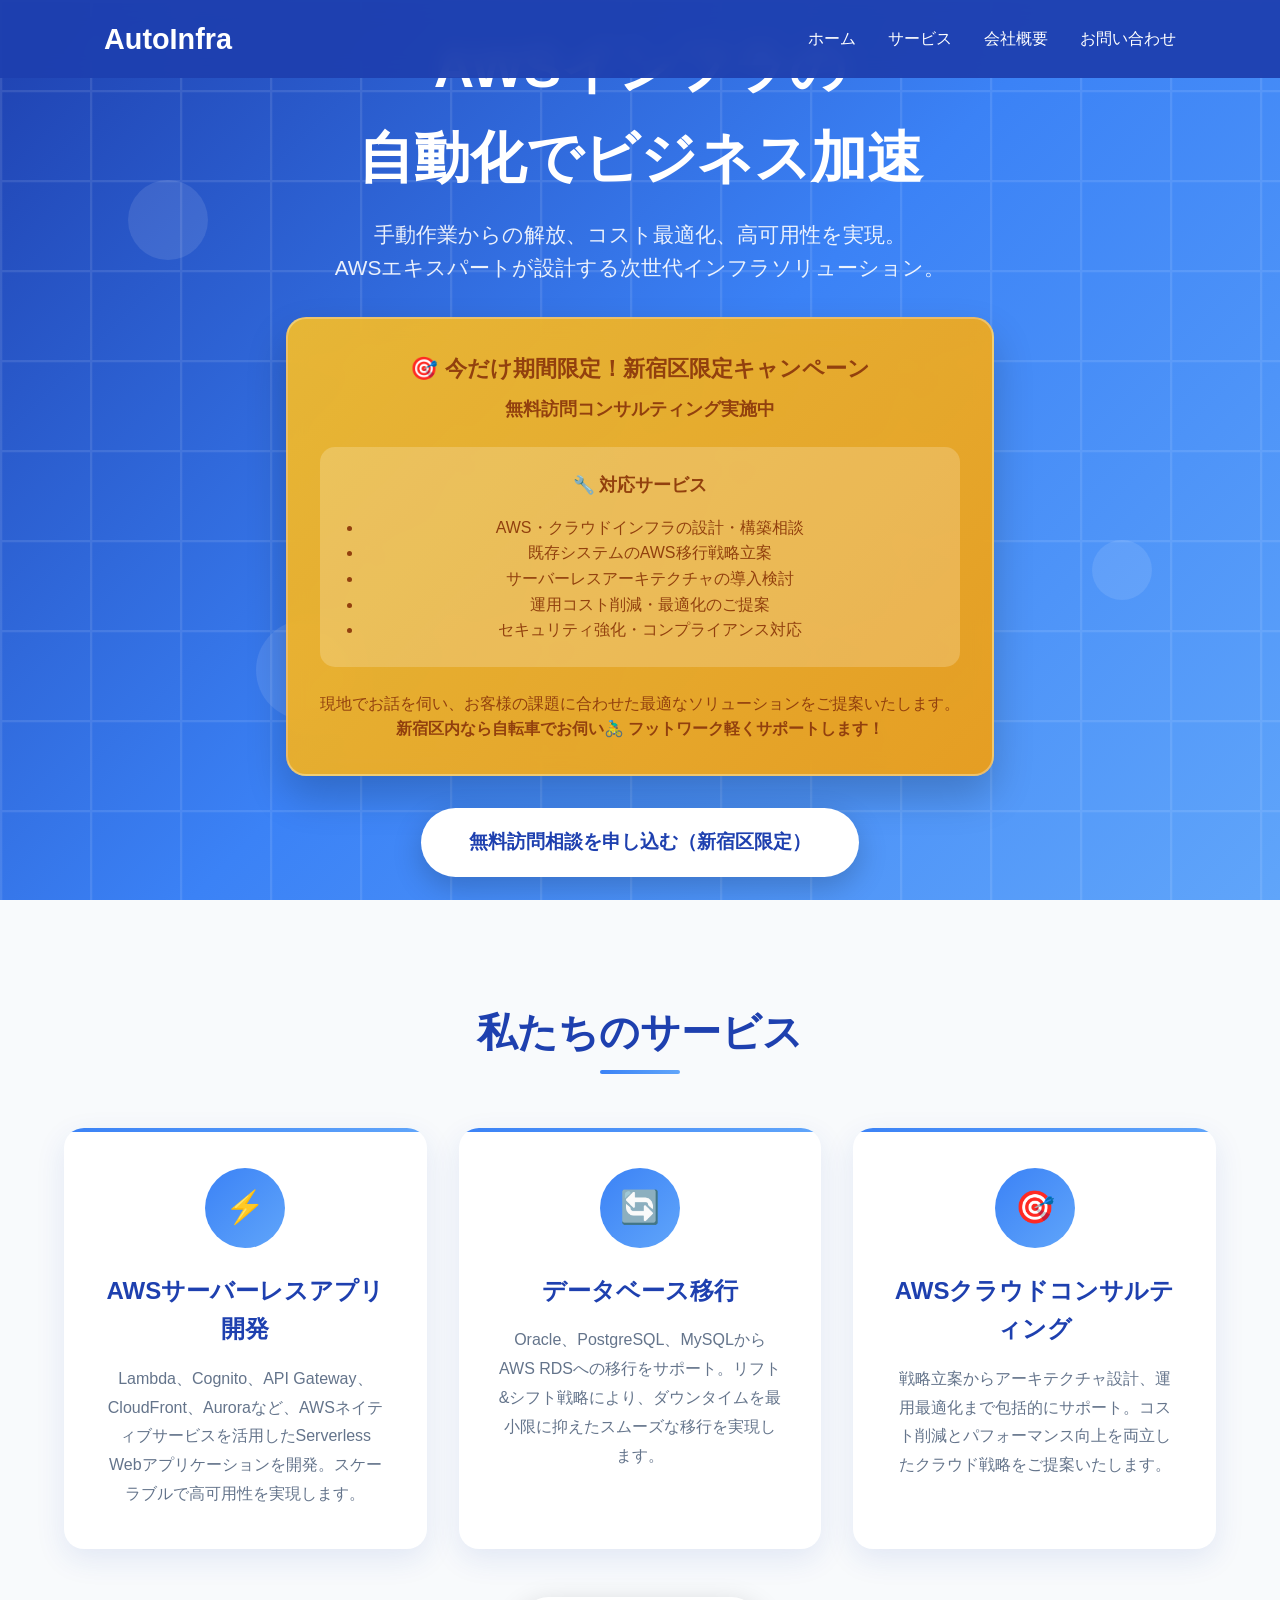
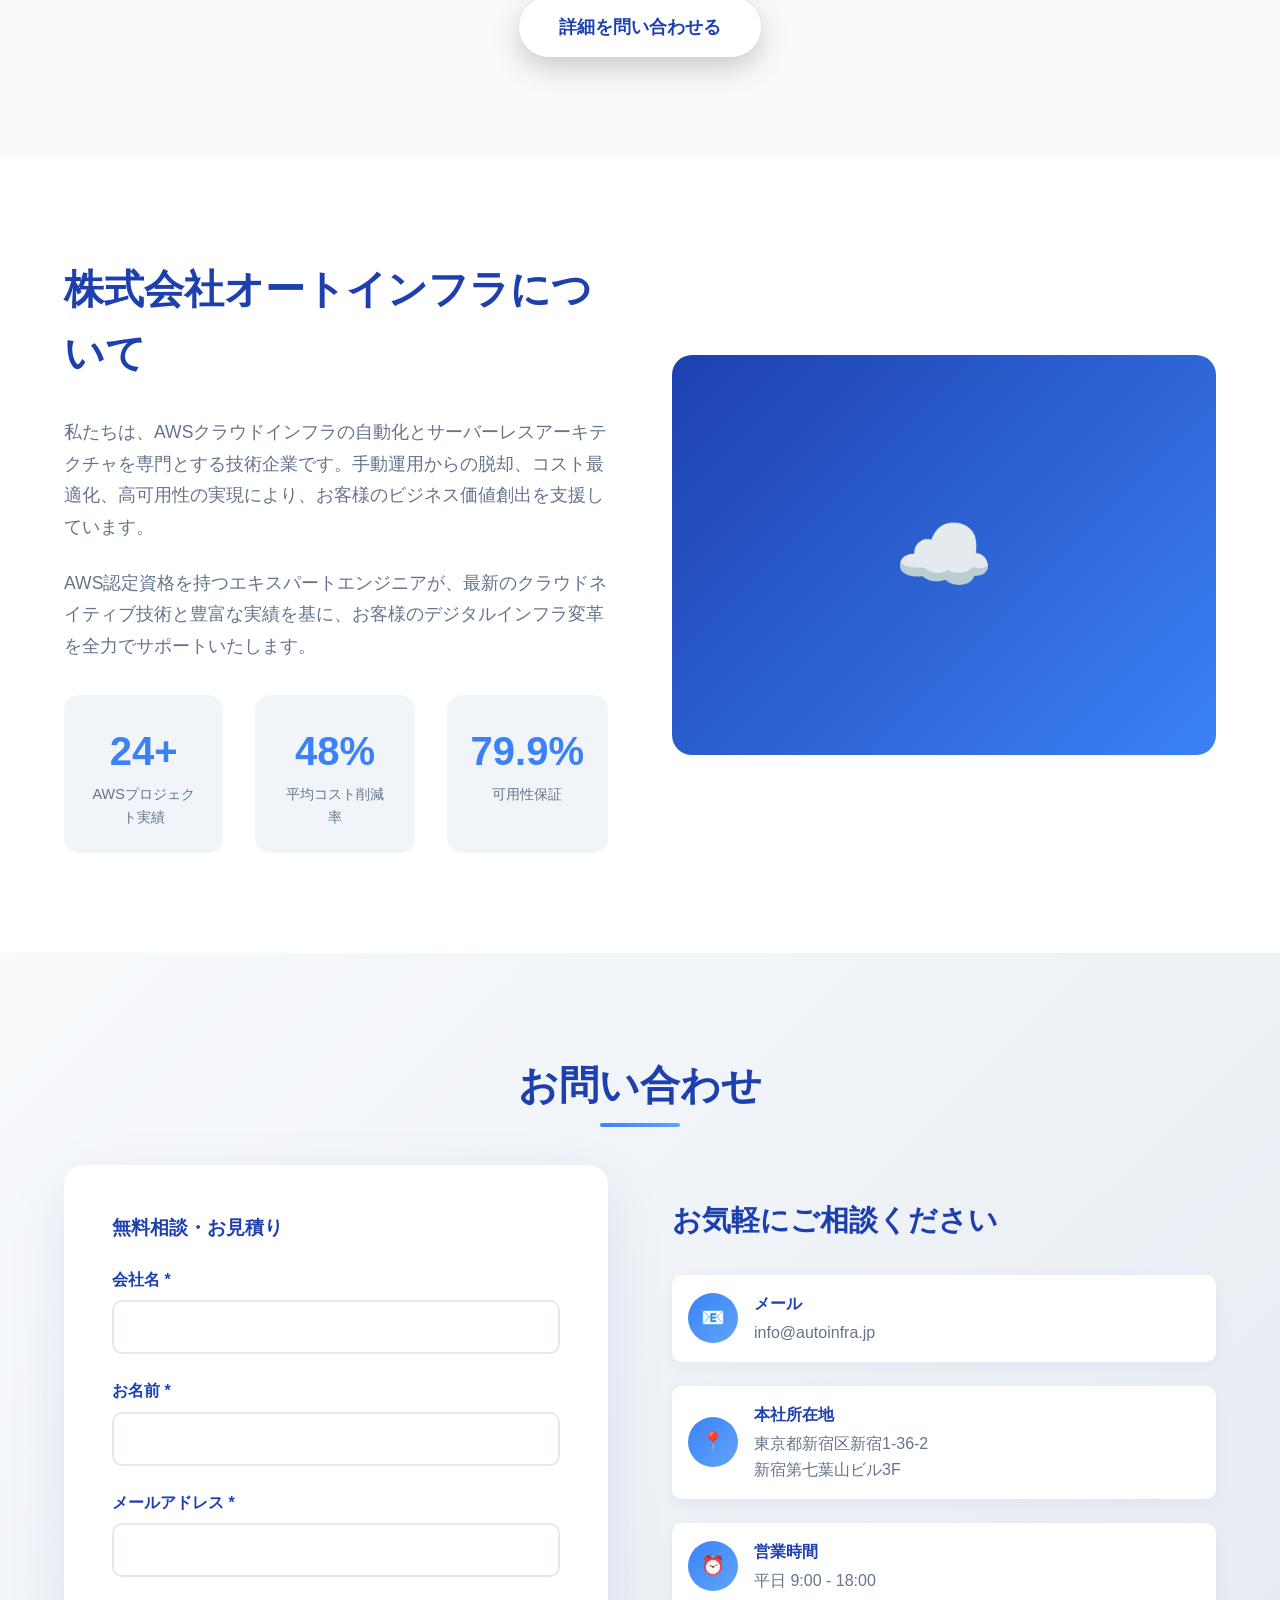
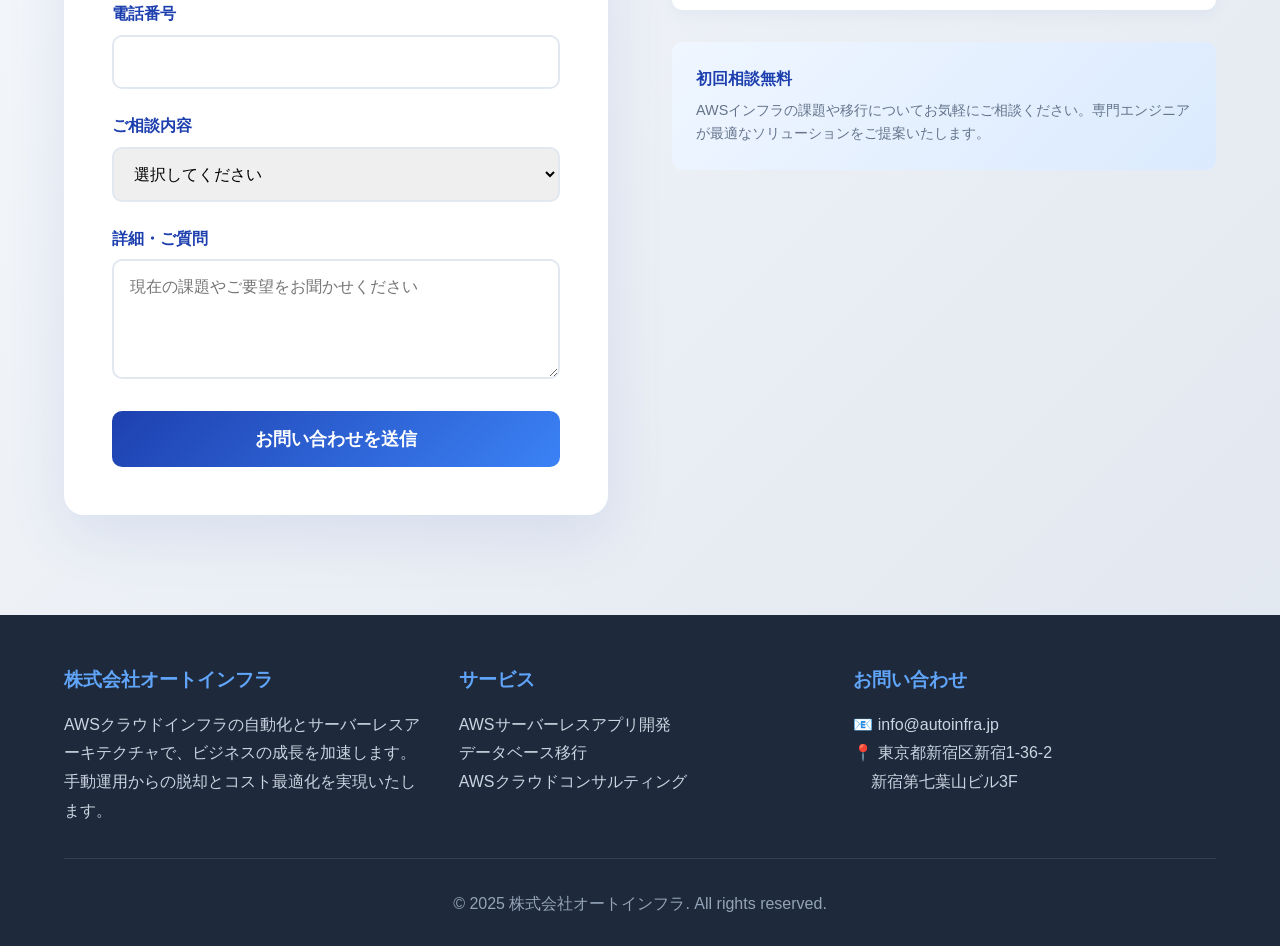
==== index.html @ 1b78a30b "first" ====
<!DOCTYPE html>
<html lang="ja">
<head>
    <meta charset="UTF-8">
    <meta name="viewport" content="width=device-width, initial-scale=1.0">
    <title>株式会社オートインフラ - AWSインフラの自動化でビジネスを加速</title>
    <style>
        * {
            margin: 0;
            padding: 0;
            box-sizing: border-box;
        }

        body {
            font-family: 'Hiragino Sans', 'Yu Gothic UI', sans-serif;
            line-height: 1.6;
            color: #333;
            overflow-x: hidden;
        }

        /* ヘッダー */
        header {
            position: fixed;
            top: 0;
            width: 100%;
            background: rgba(30, 64, 175, 0.95);
            backdrop-filter: blur(10px);
            z-index: 1000;
            transition: all 0.3s ease;
        }

        nav {
            display: flex;
            justify-content: space-between;
            align-items: center;
            padding: 1rem 5%;
            max-width: 1200px;
            margin: 0 auto;
        }

        .logo {
            font-size: 1.8rem;
            font-weight: bold;
            color: white;
            text-decoration: none;
        }

        .nav-links {
            display: flex;
            list-style: none;
            gap: 2rem;
        }

        .nav-links a {
            color: white;
            text-decoration: none;
            transition: color 0.3s ease;
            font-weight: 500;
        }

        .nav-links a:hover {
            color: #60a5fa;
        }

        /* ヒーローセクション */
        .hero {
            height: 100vh;
            background: linear-gradient(135deg, #1e40af 0%, #3b82f6 50%, #60a5fa 100%);
            display: flex;
            align-items: center;
            justify-content: center;
            text-align: center;
            position: relative;
            overflow: hidden;
        }

        .hero::before {
            content: '';
            position: absolute;
            top: 0;
            left: 0;
            right: 0;
            bottom: 0;
            background: url('data:image/svg+xml,<svg xmlns="http://www.w3.org/2000/svg" viewBox="0 0 100 100"><defs><pattern id="grid" width="10" height="10" patternUnits="userSpaceOnUse"><path d="M 10 0 L 0 0 0 10" fill="none" stroke="rgba(255,255,255,0.1)" stroke-width="0.5"/></pattern></defs><rect width="100" height="100" fill="url(%23grid)"/></svg>');
            animation: float 20s ease-in-out infinite;
        }

        .hero-content {
            z-index: 1;
            max-width: 800px;
            padding: 0 2rem;
        }

        .hero h1 {
            font-size: 3.5rem;
            color: white;
            margin-bottom: 1rem;
            animation: slideUp 1s ease-out;
        }

        .hero p {
            font-size: 1.3rem;
            color: rgba(255, 255, 255, 0.9);
            margin-bottom: 2rem;
            animation: slideUp 1s ease-out 0.2s both;
        }

        .cta-button {
            display: inline-block;
            padding: 1rem 2.5rem;
            background: white;
            color: #1e40af;
            text-decoration: none;
            border-radius: 50px;
            font-weight: bold;
            font-size: 1.1rem;
            transition: all 0.3s ease;
            animation: slideUp 1s ease-out 0.4s both;
            box-shadow: 0 10px 30px rgba(0, 0, 0, 0.2);
        }

        .cta-button:hover {
            transform: translateY(-3px);
            box-shadow: 0 15px 40px rgba(0, 0, 0, 0.3);
        }

        /* 浮遊アニメーション */
        .floating-elements {
            position: absolute;
            width: 100%;
            height: 100%;
            overflow: hidden;
            z-index: 0;
        }

        .floating-elements div {
            position: absolute;
            background: rgba(255, 255, 255, 0.1);
            border-radius: 50%;
            animation: float 6s ease-in-out infinite;
        }

        .floating-elements div:nth-child(1) {
            width: 80px;
            height: 80px;
            top: 20%;
            left: 10%;
            animation-delay: 0s;
        }

        .floating-elements div:nth-child(2) {
            width: 60px;
            height: 60px;
            top: 60%;
            right: 10%;
            animation-delay: 2s;
        }

        .floating-elements div:nth-child(3) {
            width: 100px;
            height: 100px;
            bottom: 20%;
            left: 20%;
            animation-delay: 4s;
        }

        /* サービスセクション */
        .services {
            padding: 100px 5%;
            background: #f8fafc;
        }

        .container {
            max-width: 1200px;
            margin: 0 auto;
        }

        .section-title {
            text-align: center;
            font-size: 2.5rem;
            color: #1e40af;
            margin-bottom: 3rem;
            position: relative;
        }

        .section-title::after {
            content: '';
            position: absolute;
            bottom: -10px;
            left: 50%;
            transform: translateX(-50%);
            width: 80px;
            height: 4px;
            background: linear-gradient(90deg, #3b82f6, #60a5fa);
            border-radius: 2px;
        }

        .services-grid {
            display: grid;
            grid-template-columns: repeat(auto-fit, minmax(300px, 1fr));
            gap: 2rem;
            margin-top: 4rem;
        }

        .service-card {
            background: white;
            padding: 2.5rem;
            border-radius: 20px;
            text-align: center;
            box-shadow: 0 10px 30px rgba(30, 64, 175, 0.1);
            transition: all 0.3s ease;
            position: relative;
            overflow: hidden;
        }

        .service-card::before {
            content: '';
            position: absolute;
            top: 0;
            left: 0;
            right: 0;
            height: 4px;
            background: linear-gradient(90deg, #3b82f6, #60a5fa);
        }

        .service-card:hover {
            transform: translateY(-10px);
            box-shadow: 0 20px 50px rgba(30, 64, 175, 0.2);
        }

        .service-icon {
            width: 80px;
            height: 80px;
            background: linear-gradient(135deg, #3b82f6, #60a5fa);
            border-radius: 50%;
            display: flex;
            align-items: center;
            justify-content: center;
            margin: 0 auto 1.5rem;
            font-size: 2rem;
            color: white;
        }

        .service-card h3 {
            font-size: 1.5rem;
            color: #1e40af;
            margin-bottom: 1rem;
        }

        .service-card p {
            color: #64748b;
            line-height: 1.8;
        }

        /* 会社情報セクション */
        .about {
            padding: 100px 5%;
            background: white;
        }

        .about-content {
            display: grid;
            grid-template-columns: 1fr 1fr;
            gap: 4rem;
            align-items: center;
        }

        .about-text h2 {
            font-size: 2.5rem;
            color: #1e40af;
            margin-bottom: 2rem;
        }

        .about-text p {
            color: #64748b;
            font-size: 1.1rem;
            line-height: 1.8;
            margin-bottom: 1.5rem;
        }

        .stats {
            display: grid;
            grid-template-columns: repeat(3, 1fr);
            gap: 2rem;
            margin-top: 2rem;
        }

        .stat-item {
            text-align: center;
            padding: 1.5rem;
            background: #f1f5f9;
            border-radius: 15px;
        }

        .stat-number {
            font-size: 2.5rem;
            font-weight: bold;
            color: #3b82f6;
        }

        .stat-label {
            color: #64748b;
            font-size: 0.9rem;
        }

        .about-visual {
            background: linear-gradient(135deg, #1e40af, #3b82f6);
            border-radius: 20px;
            height: 400px;
            display: flex;
            align-items: center;
            justify-content: center;
            position: relative;
            overflow: hidden;
        }

        .about-visual::before {
            content: '☁️';
            font-size: 5rem;
            animation: pulse 2s ease-in-out infinite;
        }

        /* フッター */
        footer {
            background: #1e293b;
            color: white;
            padding: 50px 5% 30px;
        }

        .footer-content {
            max-width: 1200px;
            margin: 0 auto;
            display: grid;
            grid-template-columns: repeat(auto-fit, minmax(250px, 1fr));
            gap: 2rem;
        }

        .footer-section h3 {
            color: #60a5fa;
            margin-bottom: 1rem;
        }

        .footer-section p, .footer-section a {
            color: #cbd5e1;
            text-decoration: none;
            line-height: 1.8;
        }

        .footer-section a:hover {
            color: #60a5fa;
        }

        .footer-bottom {
            text-align: center;
            margin-top: 2rem;
            padding-top: 2rem;
            border-top: 1px solid #334155;
            color: #94a3b8;
        }

        /* アニメーション */
        @keyframes slideUp {
            from {
                opacity: 0;
                transform: translateY(30px);
            }
            to {
                opacity: 1;
                transform: translateY(0);
            }
        }

        @keyframes float {
            0%, 100% {
                transform: translateY(0px);
            }
            50% {
                transform: translateY(-20px);
            }
        }

        @keyframes pulse {
            0%, 100% {
                transform: scale(1);
            }
            50% {
                transform: scale(1.1);
            }
        }

        /* レスポンシブデザイン */
        @media (max-width: 768px) {
            .nav-links {
                display: none;
            }

            .hero h1 {
                font-size: 2.5rem;
            }

            .hero p {
                font-size: 1.1rem;
            }

            .about-content {
                grid-template-columns: 1fr;
                gap: 2rem;
            }

            .stats {
                grid-template-columns: 1fr;
            }

            .services-grid {
                grid-template-columns: 1fr;
            }

            .section-title {
                font-size: 2rem;
            }
        }

        /* スクロールスムージング */
        html {
            scroll-behavior: smooth;
        }

        /* お問い合わせフォーム */
        .contact {
            padding: 100px 5%;
            background: linear-gradient(135deg, #f8fafc 0%, #e2e8f0 100%);
        }

        .contact-content {
            display: grid;
            grid-template-columns: 1fr 1fr;
            gap: 4rem;
            align-items: start;
        }

        .contact-form {
            background: white;
            padding: 3rem;
            border-radius: 20px;
            box-shadow: 0 20px 60px rgba(30, 64, 175, 0.1);
        }

        .form-group {
            margin-bottom: 1.5rem;
        }

        .form-group label {
            display: block;
            margin-bottom: 0.5rem;
            color: #1e40af;
            font-weight: 600;
        }

        .form-group input,
        .form-group textarea,
        .form-group select {
            width: 100%;
            padding: 1rem;
            border: 2px solid #e2e8f0;
            border-radius: 10px;
            font-size: 1rem;
            transition: border-color 0.3s ease;
        }

        .form-group input:focus,
        .form-group textarea:focus,
        .form-group select:focus {
            outline: none;
            border-color: #3b82f6;
        }

        .form-group textarea {
            height: 120px;
            resize: vertical;
        }

        .submit-btn {
            width: 100%;
            background: linear-gradient(135deg, #1e40af, #3b82f6);
            color: white;
            padding: 1rem 2rem;
            border: none;
            border-radius: 10px;
            font-size: 1.1rem;
            font-weight: bold;
            cursor: pointer;
            transition: all 0.3s ease;
        }

        .submit-btn:hover {
            transform: translateY(-2px);
            box-shadow: 0 10px 30px rgba(30, 64, 175, 0.3);
        }

        .contact-info {
            padding: 2rem 0;
        }

        .contact-info h3 {
            font-size: 1.8rem;
            color: #1e40af;
            margin-bottom: 2rem;
        }

        .contact-item {
            display: flex;
            align-items: center;
            margin-bottom: 1.5rem;
            padding: 1rem;
            background: white;
            border-radius: 10px;
            box-shadow: 0 5px 15px rgba(30, 64, 175, 0.05);
        }

        .contact-icon {
            width: 50px;
            height: 50px;
            background: linear-gradient(135deg, #3b82f6, #60a5fa);
            border-radius: 50%;
            display: flex;
            align-items: center;
            justify-content: center;
            margin-right: 1rem;
            font-size: 1.2rem;
            color: white;
        }

        .contact-details h4 {
            color: #1e40af;
            margin-bottom: 0.25rem;
        }

        #form-status.success {
            background: linear-gradient(135deg, #dcfce7, #bbf7d0);
            border: 2px solid #22c55e;
            color: #166534;
        }

        #form-status.error {
            background: linear-gradient(135deg, #fef2f2, #fecaca);
            border: 2px solid #ef4444;
            color: #991b1b;
        }

        .contact-details p {
            color: #64748b;
            margin: 0;
        }

        #form-status.success {
            background: linear-gradient(135deg, #dcfce7, #bbf7d0);
            border: 2px solid #22c55e;
            color: #166534;
        }

        #form-status.error {
            background: linear-gradient(135deg, #fef2f2, #fecaca);
            border: 2px solid #ef4444;
            color: #991b1b;
        }

        .submit-btn:disabled {
            background: #94a3b8;
            cursor: not-allowed;
            transform: none;
        }
        /* カスタムスクロールバー */
        ::-webkit-scrollbar {
            width: 8px;
        }

        ::-webkit-scrollbar-track {
            background: #f1f5f9;
        }

        ::-webkit-scrollbar-thumb {
            background: linear-gradient(180deg, #3b82f6, #60a5fa);
            border-radius: 4px;
        }

        ::-webkit-scrollbar-thumb:hover {
            background: linear-gradient(180deg, #2563eb, #3b82f6);
        }

        /* レスポンシブデザイン追加 */
        @media (max-width: 768px) {
            .contact-content {
                grid-template-columns: 1fr;
                gap: 2rem;
            }
            
            .contact-form {
                padding: 2rem;
            }
        }
    </style>
</head>
<body>
    <!-- ヘッダー -->
    <header>
        <nav>
            <a href="#" class="logo">AutoInfra</a>
            <ul class="nav-links">
                <li><a href="#home">ホーム</a></li>
                <li><a href="#services">サービス</a></li>
                <li><a href="#about">会社概要</a></li>
                <li><a href="#contact">お問い合わせ</a></li>
            </ul>
        </nav>
    </header>

    <!-- ヒーローセクション -->
    <section class="hero" id="home">
        <div class="floating-elements">
            <div></div>
            <div></div>
            <div></div>
        </div>
        <div class="hero-content">
            <h1>AWSインフラの<br>自動化でビジネス加速</h1>
            <p>手動作業からの解放、コスト最適化、高可用性を実現。<br>AWSエキスパートが設計する次世代インフラソリューション。</p>
            
            <!-- 期間限定キャンペーンボックス -->
            <div style="background: linear-gradient(135deg, rgba(251, 191, 36, 0.9), rgba(245, 158, 11, 0.9)); padding: 2rem; border-radius: 20px; margin: 2rem 0; backdrop-filter: blur(10px); border: 2px solid rgba(255, 255, 255, 0.3); box-shadow: 0 20px 40px rgba(0, 0, 0, 0.2);">
                <div style="text-align: center; margin-bottom: 1.5rem;">
                    <h3 style="color: #92400e; font-size: 1.4rem; font-weight: bold; margin: 0 0 0.5rem 0;">🎯 今だけ期間限定！新宿区限定キャンペーン</h3>
                    <p style="color: #92400e; font-weight: bold; font-size: 1.1rem; margin: 0;">無料訪問コンサルティング実施中</p>
                </div>
                
                <div style="background: rgba(255, 255, 255, 0.2); padding: 1.5rem; border-radius: 15px; margin-bottom: 1.5rem;">
                    <h4 style="color: #92400e; font-size: 1.1rem; font-weight: bold; margin: 0 0 1rem 0;">🔧 対応サービス</h4>
                    <ul style="color: #92400e; margin: 0; padding-left: 1.2rem; line-height: 1.6;">
                        <li>AWS・クラウドインフラの設計・構築相談</li>
                        <li>既存システムのAWS移行戦略立案</li>
                        <li>サーバーレスアーキテクチャの導入検討</li>
                        <li>運用コスト削減・最適化のご提案</li>
                        <li>セキュリティ強化・コンプライアンス対応</li>
                    </ul>
                </div>
                
                <p style="color: #92400e; text-align: center; font-size: 1rem; margin: 0; line-height: 1.6;">
                    現地でお話を伺い、お客様の課題に合わせた最適なソリューションをご提案いたします。<br>
                    <span style="font-weight: bold;">新宿区内なら自転車でお伺い🚴‍♂️ フットワーク軽くサポートします！</span>
                </p>
            </div>
            
            <a href="#contact" class="cta-button" style="font-size: 1.2rem; padding: 1.2rem 3rem;">無料訪問相談を申し込む（新宿区限定）</a>
        </div>
    </section>

    <!-- サービスセクション -->
    <section class="services" id="services">
        <div class="container">
            <h2 class="section-title">私たちのサービス</h2>
            <div class="services-grid">
                <div class="service-card">
                    <div class="service-icon">⚡</div>
                    <h3>AWSサーバーレスアプリ開発</h3>
                    <p>Lambda、Cognito、API Gateway、CloudFront、Auroraなど、AWSネイティブサービスを活用したServerless Webアプリケーションを開発。スケーラブルで高可用性を実現します。</p>
                </div>
                <div class="service-card">
                    <div class="service-icon">🔄</div>
                    <h3>データベース移行</h3>
                    <p>Oracle、PostgreSQL、MySQLからAWS RDSへの移行をサポート。リフト&シフト戦略により、ダウンタイムを最小限に抑えたスムーズな移行を実現します。</p>
                </div>
                <div class="service-card">
                    <div class="service-icon">🎯</div>
                    <h3>AWSクラウドコンサルティング</h3>
                    <p>戦略立案からアーキテクチャ設計、運用最適化まで包括的にサポート。コスト削減とパフォーマンス向上を両立したクラウド戦略をご提案いたします。</p>
                </div>
            </div>
            <div style="text-align: center; margin-top: 3rem;">
                <a href="#contact" class="cta-button">詳細を問い合わせる</a>
            </div>
        </div>
    </section>

    <!-- 会社概要セクション -->
    <section class="about" id="about">
        <div class="container">
            <div class="about-content">
                <div class="about-text">
                    <h2>株式会社オートインフラについて</h2>
                    <p>私たちは、AWSクラウドインフラの自動化とサーバーレスアーキテクチャを専門とする技術企業です。手動運用からの脱却、コスト最適化、高可用性の実現により、お客様のビジネス価値創出を支援しています。</p>
                    <p>AWS認定資格を持つエキスパートエンジニアが、最新のクラウドネイティブ技術と豊富な実績を基に、お客様のデジタルインフラ変革を全力でサポートいたします。</p>
                    <div class="stats">
                        <div class="stat-item">
                            <div class="stat-number">30+</div>
                            <div class="stat-label">AWSプロジェクト実績</div>
                        </div>
                        <div class="stat-item">
                            <div class="stat-number">60%</div>
                            <div class="stat-label">平均コスト削減率</div>
                        </div>
                        <div class="stat-item">
                            <div class="stat-number">99.9%</div>
                            <div class="stat-label">可用性保証</div>
                        </div>
                    </div>
                </div>
                <div class="about-visual"></div>
            </div>
        </div>
    </section>

    <!-- お問い合わせセクション -->
    <section class="contact" id="contact">
        <div class="container">
            <h2 class="section-title">お問い合わせ</h2>
            <div class="contact-content">
                <div class="contact-form">
                    <h3 style="color: #1e40af; margin-bottom: 1.5rem;">無料相談・お見積り</h3>
                    <form action="https://formspree.io/f/mnnvqrlz" method="POST" id="contact-form">
                        <div class="form-group">
                            <label for="company">会社名 *</label>
                            <input type="text" id="company" name="company" required>
                        </div>
                        <div class="form-group">
                            <label for="name">お名前 *</label>
                            <input type="text" id="name" name="name" required>
                        </div>
                        <div class="form-group">
                            <label for="email">メールアドレス *</label>
                            <input type="email" id="email" name="email" required>
                        </div>
                        <div class="form-group">
                            <label for="phone">電話番号</label>
                            <input type="tel" id="phone" name="phone">
                        </div>
                        <div class="form-group">
                            <label for="service">ご相談内容</label>
                            <select id="service" name="service">
                                <option value="">選択してください</option>
                                <option value="AWSサーバーレスアプリ開発">AWSサーバーレスアプリ開発</option>
                                <option value="データベース移行">データベース移行</option>
                                <option value="AWSクラウドコンサルティング">AWSクラウドコンサルティング</option>
                                <option value="その他">その他</option>
                            </select>
                        </div>
                        <div class="form-group">
                            <label for="message">詳細・ご質問</label>
                            <textarea id="message" name="message" placeholder="現在の課題やご要望をお聞かせください"></textarea>
                        </div>
                        <!-- Formspree用の隠しフィールド -->
                        <input type="hidden" name="_subject" value="株式会社オートインフラ お問い合わせ">
                        <input type="hidden" name="_replyto" value="">
                        <input type="hidden" name="_next" value="thank-you.html">
                        <button type="submit" class="submit-btn" id="submit-btn">お問い合わせを送信</button>
                    </form>
                    <div id="form-status" style="margin-top: 1rem; padding: 1rem; border-radius: 10px; display: none;">
                        <p id="status-message"></p>
                    </div>
                </div>
                <div class="contact-info">
                    <h3>お気軽にご相談ください</h3>
                    <div class="contact-item">
                        <div class="contact-icon">📧</div>
                        <div class="contact-details">
                            <h4>メール</h4>
                            <p>info@autoinfra.jp</p>
                        </div>
                    </div>
                    <div class="contact-item">
                        <div class="contact-icon">📍</div>
                        <div class="contact-details">
                            <h4>本社所在地</h4>
                            <p>東京都新宿区新宿1-36-2<br>新宿第七葉山ビル3F</p>
                        </div>
                    </div>
                    <div class="contact-item">
                        <div class="contact-icon">⏰</div>
                        <div class="contact-details">
                            <h4>営業時間</h4>
                            <p>平日 9:00 - 18:00</p>
                        </div>
                    </div>
                    <div style="margin-top: 2rem; padding: 1.5rem; background: linear-gradient(135deg, #eff6ff, #dbeafe); border-radius: 10px;">
                        <p style="color: #1e40af; font-weight: 600; margin-bottom: 0.5rem;">初回相談無料</p>
                        <p style="color: #64748b; font-size: 0.9rem; margin: 0;">AWSインフラの課題や移行についてお気軽にご相談ください。専門エンジニアが最適なソリューションをご提案いたします。</p>
                    </div>
                </div>
            </div>
        </div>
    </section>

    <!-- フッター -->
    <footer>
        <div class="footer-content">
            <div class="footer-section">
                <h3>株式会社オートインフラ</h3>
                <p>AWSクラウドインフラの自動化とサーバーレスアーキテクチャで、ビジネスの成長を加速します。</p>
                <p>手動運用からの脱却とコスト最適化を実現いたします。</p>
            </div>
            <div class="footer-section">
                <h3>サービス</h3>
                <p><a href="#services">AWSサーバーレスアプリ開発</a></p>
                <p><a href="#services">データベース移行</a></p>
                <p><a href="#services">AWSクラウドコンサルティング</a></p>
            </div>
            <div class="footer-section">
                <h3>お問い合わせ</h3>
                <p>📧 info@autoinfra.jp</p>
                <p>📍 東京都新宿区新宿1-36-2<br>&nbsp;&nbsp;&nbsp;&nbsp;新宿第七葉山ビル3F</p>
            </div>
        </div>
        <div class="footer-bottom">
            <p>&copy; 2025 株式会社オートインフラ. All rights reserved.</p>
        </div>
    </footer>

    <script>
        // スムーススクロール
        document.querySelectorAll('a[href^="#"]').forEach(anchor => {
            anchor.addEventListener('click', function (e) {
                e.preventDefault();
                const targetId = this.getAttribute('href').substring(1);
                const target = document.getElementById(targetId);
                if (target) {
                    target.scrollIntoView({
                        behavior: 'smooth',
                        block: 'start'
                    });
                }
            });
        });

        // ヘッダーの背景透明度変更
        window.addEventListener('scroll', () => {
            const header = document.querySelector('header');
            const scrolled = window.pageYOffset;
            const rate = scrolled * 0.01;
            
            if (scrolled > 100) {
                header.style.background = `rgba(30, 64, 175, ${Math.min(0.95, 0.7 + rate)})`;
            } else {
                header.style.background = 'rgba(30, 64, 175, 0.95)';
            }
        });

        // カードのホバーエフェクト強化
        document.querySelectorAll('.service-card').forEach(card => {
            card.addEventListener('mouseenter', function() {
                this.style.transform = 'translateY(-15px) scale(1.02)';
            });
            
            card.addEventListener('mouseleave', function() {
                this.style.transform = 'translateY(0) scale(1)';
            });
        });

        // 統計カウンターアニメーション
        const animateCounters = () => {
            const counters = document.querySelectorAll('.stat-number');
            const targets = ['30', '60', '99.9'];
            
            counters.forEach((counter, index) => {
                const target = parseFloat(targets[index]);
                const increment = target / 50;
                let current = 0;
                
                const updateCounter = () => {
                    if (current < target) {
                        current += increment;
                        if (index === 2) {
                            counter.textContent = current.toFixed(1) + '%';
                        } else {
                            counter.textContent = Math.floor(current) + (index === 1 ? '%' : '+');
                        }
                        requestAnimationFrame(updateCounter);
                    } else {
                        counter.textContent = targets[index] + (index === 1 || index === 2 ? '%' : '+');
                    }
                };
                
                updateCounter();
            });
        };

        // 統計セクションが見えたらアニメーション開始
        const observer = new IntersectionObserver((entries) => {
            entries.forEach(entry => {
                if (entry.isIntersecting) {
                    animateCounters();
                    observer.unobserve(entry.target);
                }
            });
        });

        observer.observe(document.querySelector('.stats'));

        // フォーム送信処理（Formspree対応）
        const form = document.getElementById('contact-form');
        const submitBtn = document.getElementById('submit-btn');
        const formStatus = document.getElementById('form-status');
        const statusMessage = document.getElementById('status-message');

        form.addEventListener('submit', async function(e) {
            e.preventDefault();
            
            // バリデーション
            const requiredFields = this.querySelectorAll('[required]');
            let isValid = true;
            
            requiredFields.forEach(field => {
                if (!field.value.trim()) {
                    field.style.borderColor = '#ef4444';
                    isValid = false;
                } else {
                    field.style.borderColor = '#e2e8f0';
                }
            });
            
            if (!isValid) {
                showStatus('必須項目をすべて入力してください。', 'error');
                return;
            }

            // 送信処理
            submitBtn.disabled = true;
            submitBtn.textContent = '送信中...';
            
            try {
                const response = await fetch(form.action, {
                    method: 'POST',
                    body: new FormData(form),
                    headers: {
                        'Accept': 'application/json'
                    }
                });
                
                if (response.ok) {
                    showStatus('お問い合わせを受け付けました。担当者より24時間以内にご連絡いたします。', 'success');
                    form.reset();
                } else {
                    throw new Error('送信に失敗しました');
                }
            } catch (error) {
                showStatus('送信に失敗しました。時間をおいて再度お試しください。', 'error');
            }
            
            submitBtn.disabled = false;
            submitBtn.textContent = 'お問い合わせを送信';
        });

        function showStatus(message, type) {
            statusMessage.textContent = message;
            formStatus.className = type;
            formStatus.style.display = 'block';
            
            // 5秒後に非表示
            setTimeout(() => {
                formStatus.style.display = 'none';
            }, 5000);
        }
    </script>
</body>
</html>
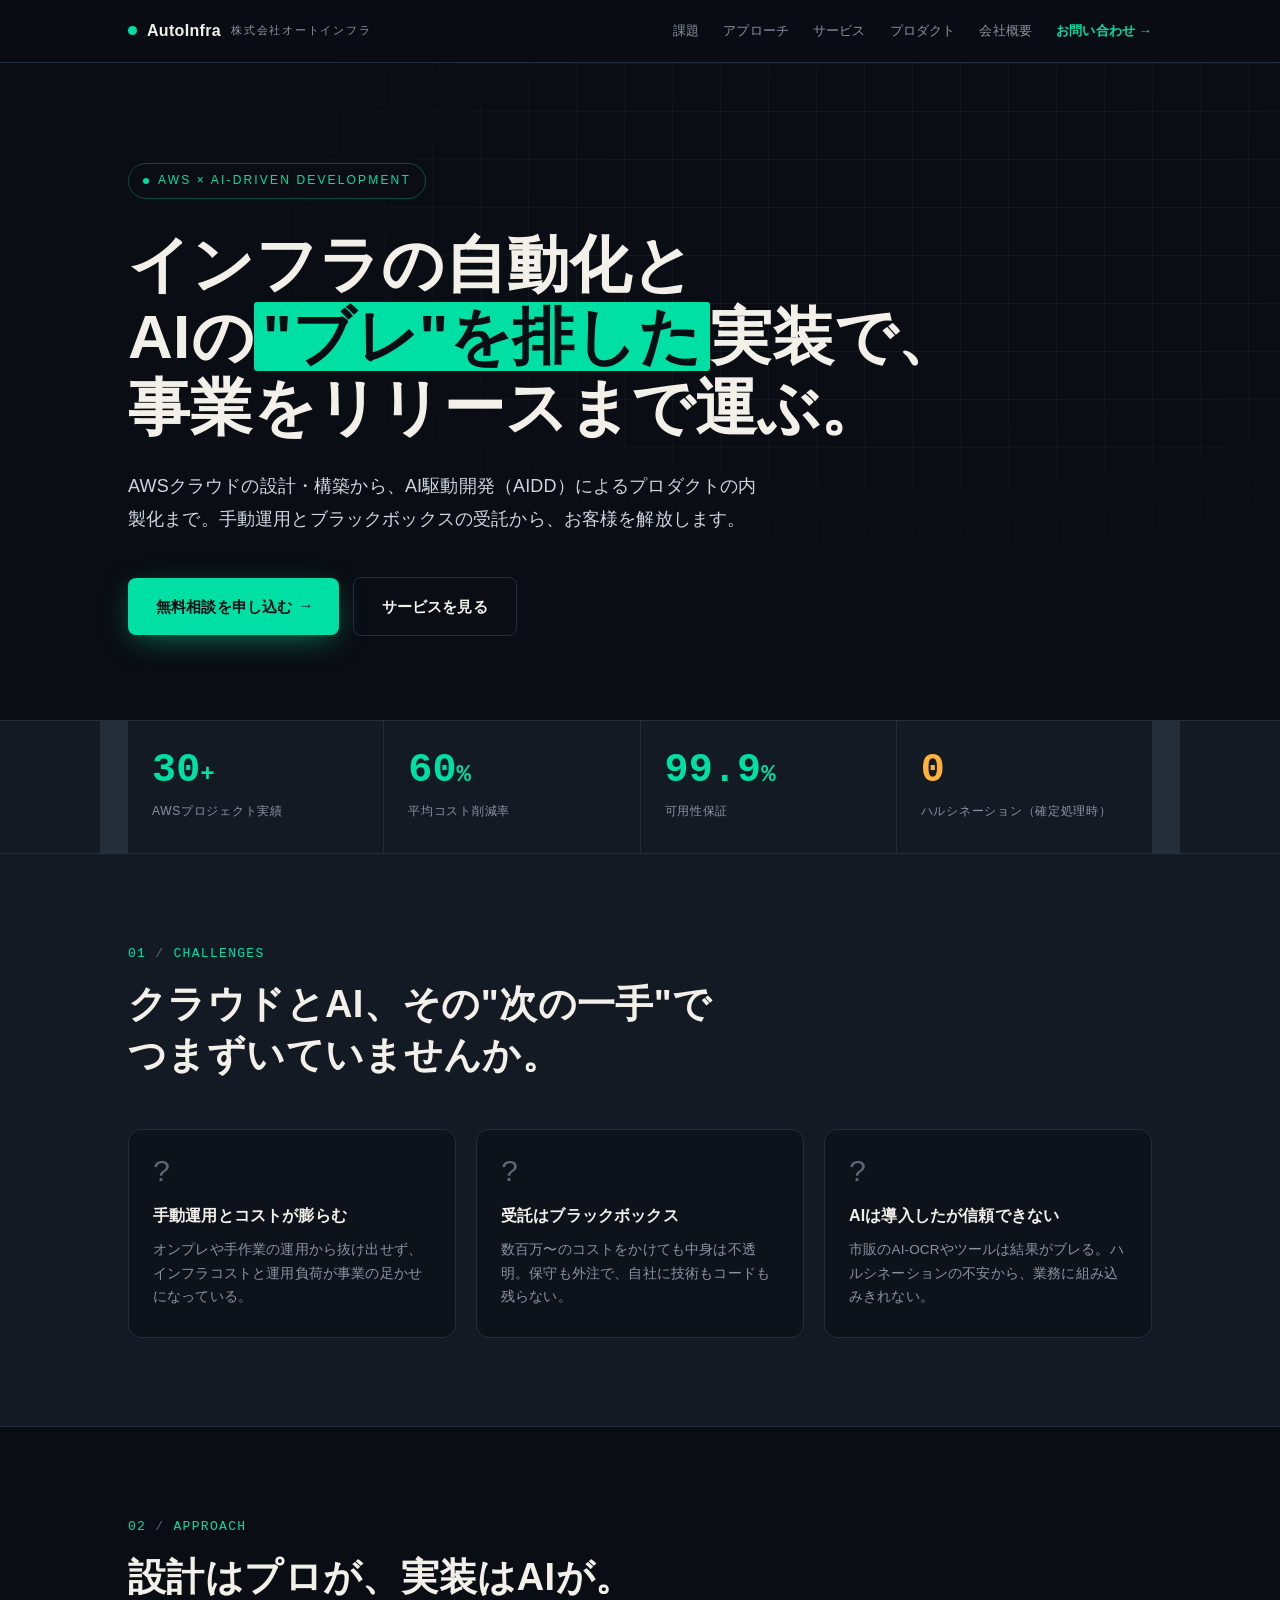
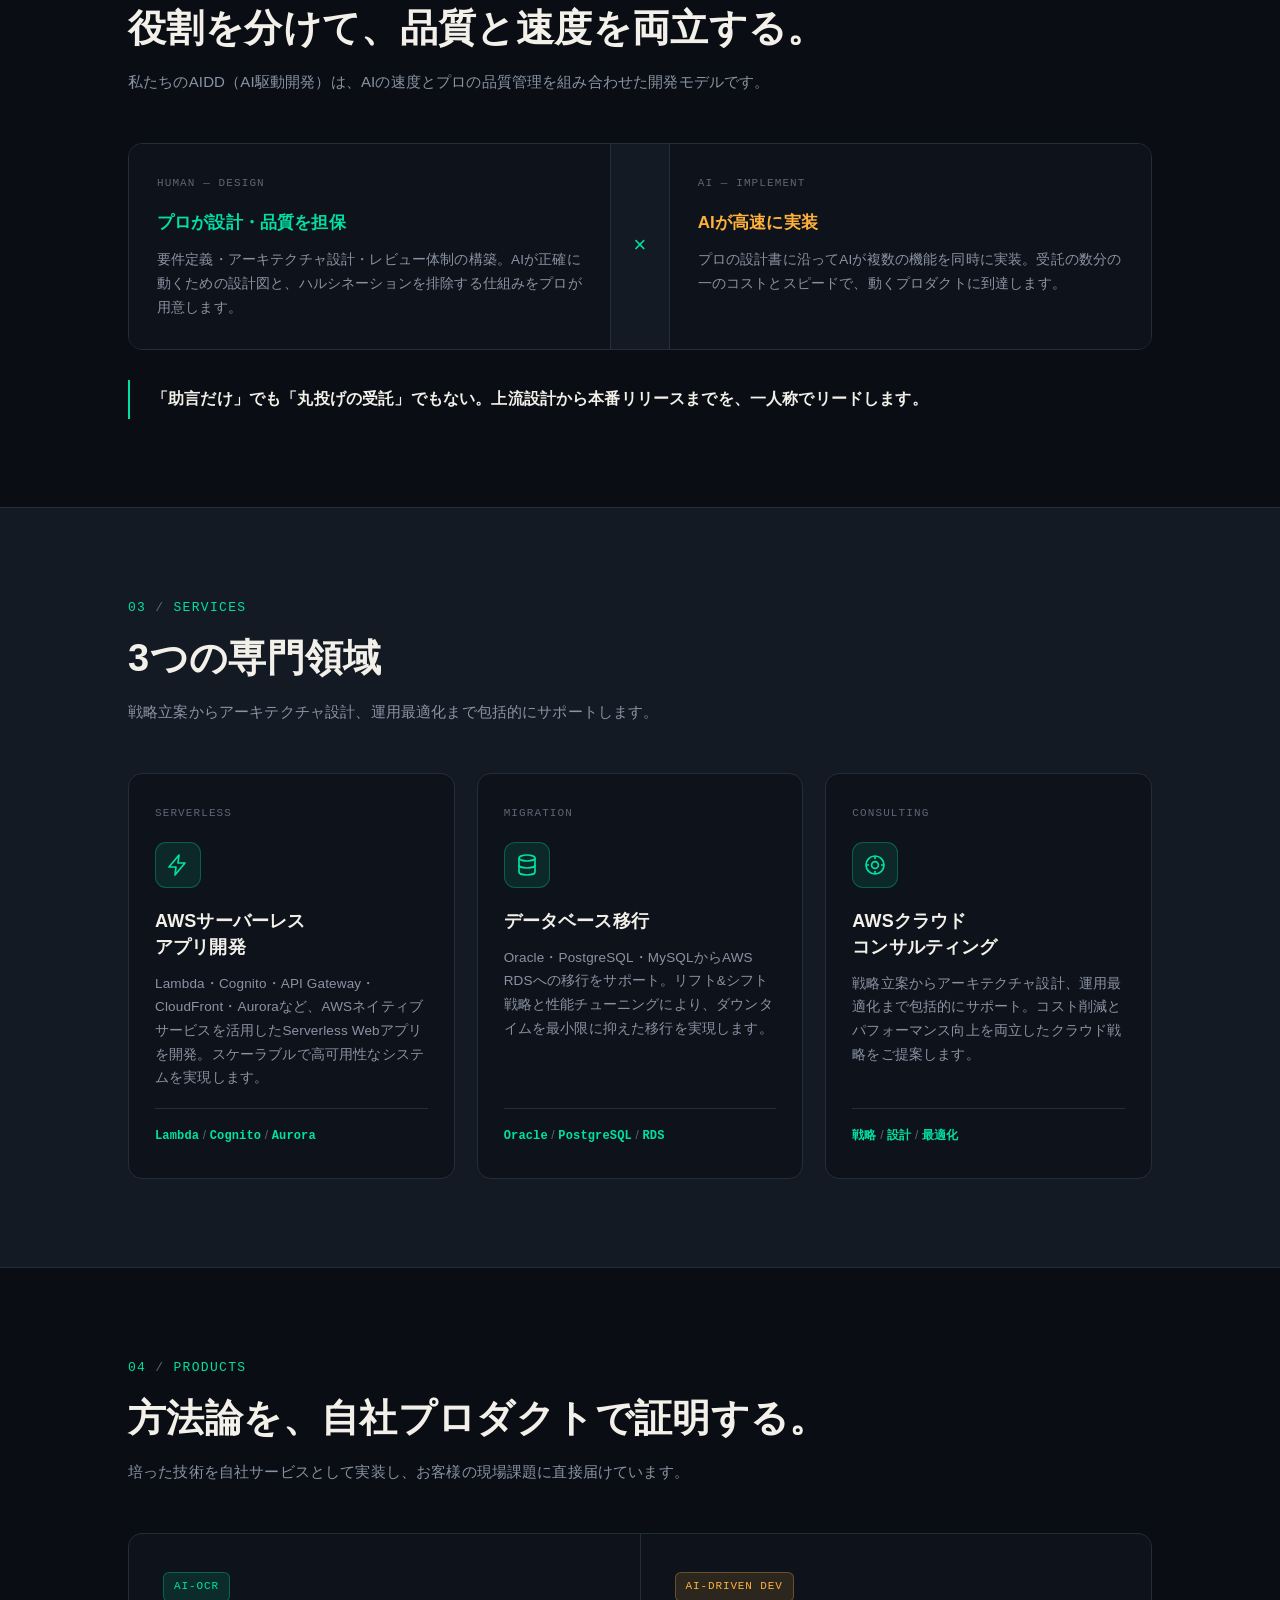
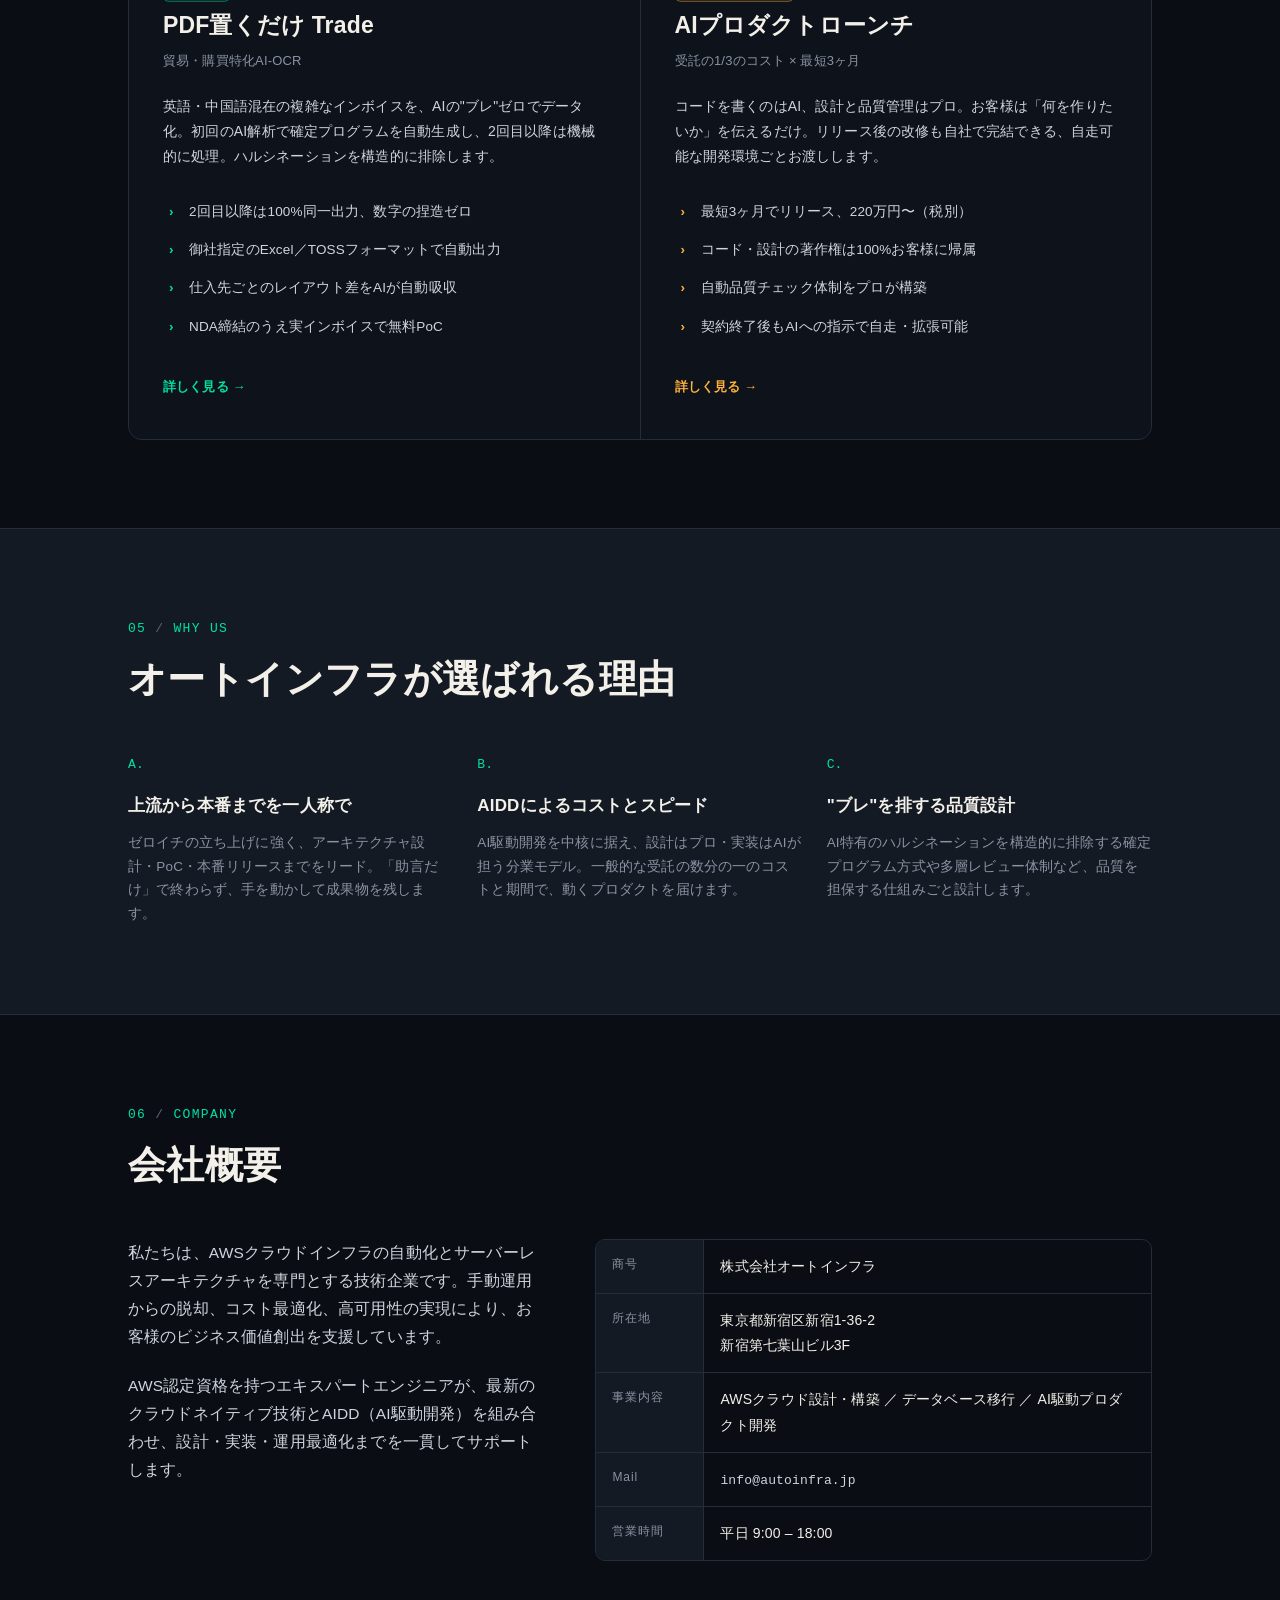
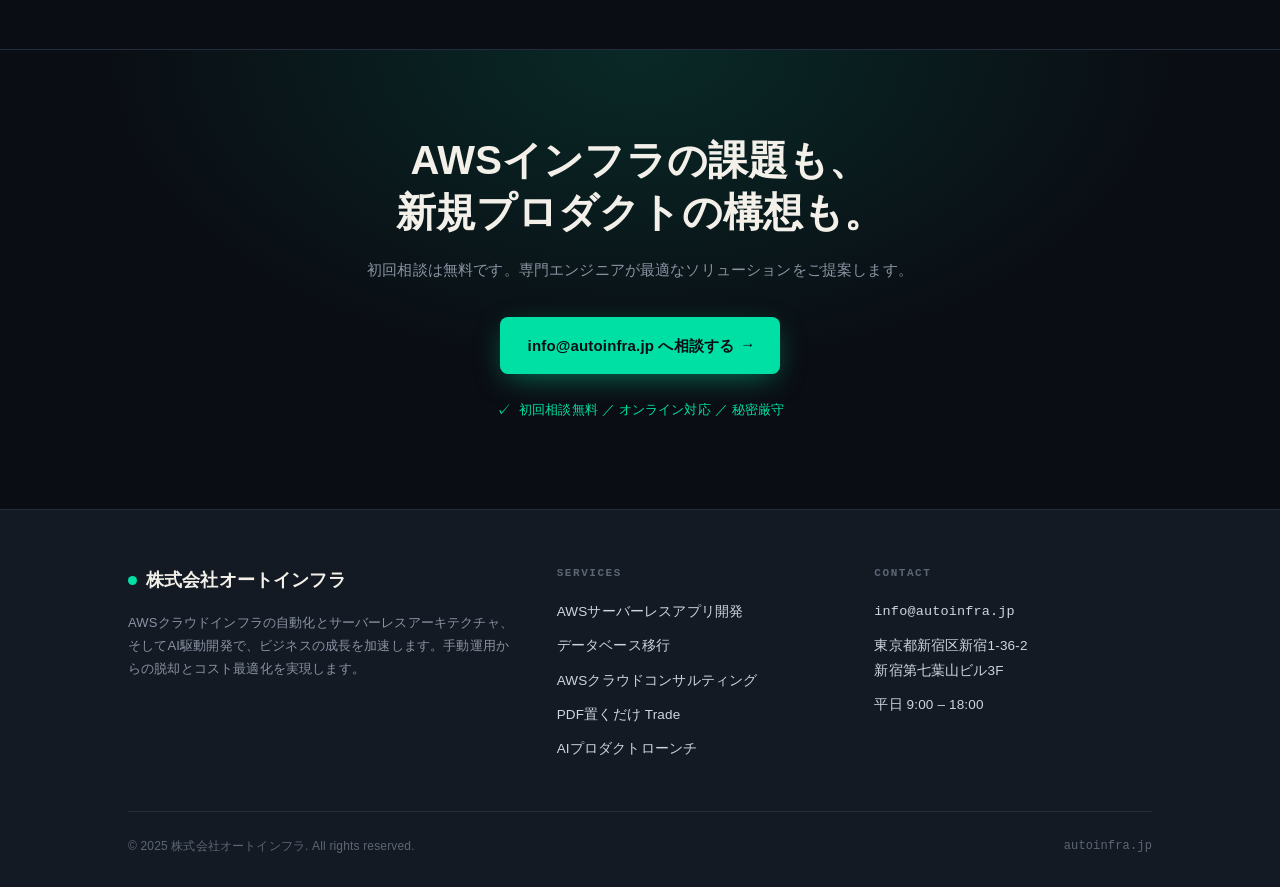
==== commit 028ab038: "LPを新デザインに刷新、SEOとOGP画像を追加 - index.html をAWS×AI駆動開発のLPに差し替え - description/OGP/Twitter Card/JSON-LD構造化デ" ====
--- a/index.html
+++ b/index.html
@@ -1,962 +1,486 @@
 <!DOCTYPE html>
 <html lang="ja">
 <head>
-    <meta charset="UTF-8">
-    <meta name="viewport" content="width=device-width, initial-scale=1.0">
-    <title>株式会社オートインフラ - AWSインフラの自動化でビジネスを加速</title>
-    <style>
-        * {
-            margin: 0;
-            padding: 0;
-            box-sizing: border-box;
-        }
-
-        body {
-            font-family: 'Hiragino Sans', 'Yu Gothic UI', sans-serif;
-            line-height: 1.6;
-            color: #333;
-            overflow-x: hidden;
-        }
-
-        /* ヘッダー */
-        header {
-            position: fixed;
-            top: 0;
-            width: 100%;
-            background: rgba(30, 64, 175, 0.95);
-            backdrop-filter: blur(10px);
-            z-index: 1000;
-            transition: all 0.3s ease;
-        }
-
-        nav {
-            display: flex;
-            justify-content: space-between;
-            align-items: center;
-            padding: 1rem 5%;
-            max-width: 1200px;
-            margin: 0 auto;
-        }
-
-        .logo {
-            font-size: 1.8rem;
-            font-weight: bold;
-            color: white;
-            text-decoration: none;
-        }
-
-        .nav-links {
-            display: flex;
-            list-style: none;
-            gap: 2rem;
-        }
-
-        .nav-links a {
-            color: white;
-            text-decoration: none;
-            transition: color 0.3s ease;
-            font-weight: 500;
-        }
-
-        .nav-links a:hover {
-            color: #60a5fa;
-        }
-
-        /* ヒーローセクション */
-        .hero {
-            height: 100vh;
-            background: linear-gradient(135deg, #1e40af 0%, #3b82f6 50%, #60a5fa 100%);
-            display: flex;
-            align-items: center;
-            justify-content: center;
-            text-align: center;
-            position: relative;
-            overflow: hidden;
-        }
-
-        .hero::before {
-            content: '';
-            position: absolute;
-            top: 0;
-            left: 0;
-            right: 0;
-            bottom: 0;
-            background: url('data:image/svg+xml,<svg xmlns="http://www.w3.org/2000/svg" viewBox="0 0 100 100"><defs><pattern id="grid" width="10" height="10" patternUnits="userSpaceOnUse"><path d="M 10 0 L 0 0 0 10" fill="none" stroke="rgba(255,255,255,0.1)" stroke-width="0.5"/></pattern></defs><rect width="100" height="100" fill="url(%23grid)"/></svg>');
-            animation: float 20s ease-in-out infinite;
-        }
-
-        .hero-content {
-            z-index: 1;
-            max-width: 800px;
-            padding: 0 2rem;
-        }
-
-        .hero h1 {
-            font-size: 3.5rem;
-            color: white;
-            margin-bottom: 1rem;
-            animation: slideUp 1s ease-out;
-        }
-
-        .hero p {
-            font-size: 1.3rem;
-            color: rgba(255, 255, 255, 0.9);
-            margin-bottom: 2rem;
-            animation: slideUp 1s ease-out 0.2s both;
-        }
-
-        .cta-button {
-            display: inline-block;
-            padding: 1rem 2.5rem;
-            background: white;
-            color: #1e40af;
-            text-decoration: none;
-            border-radius: 50px;
-            font-weight: bold;
-            font-size: 1.1rem;
-            transition: all 0.3s ease;
-            animation: slideUp 1s ease-out 0.4s both;
-            box-shadow: 0 10px 30px rgba(0, 0, 0, 0.2);
-        }
-
-        .cta-button:hover {
-            transform: translateY(-3px);
-            box-shadow: 0 15px 40px rgba(0, 0, 0, 0.3);
-        }
-
-        /* 浮遊アニメーション */
-        .floating-elements {
-            position: absolute;
-            width: 100%;
-            height: 100%;
-            overflow: hidden;
-            z-index: 0;
-        }
-
-        .floating-elements div {
-            position: absolute;
-            background: rgba(255, 255, 255, 0.1);
-            border-radius: 50%;
-            animation: float 6s ease-in-out infinite;
-        }
-
-        .floating-elements div:nth-child(1) {
-            width: 80px;
-            height: 80px;
-            top: 20%;
-            left: 10%;
-            animation-delay: 0s;
-        }
-
-        .floating-elements div:nth-child(2) {
-            width: 60px;
-            height: 60px;
-            top: 60%;
-            right: 10%;
-            animation-delay: 2s;
-        }
-
-        .floating-elements div:nth-child(3) {
-            width: 100px;
-            height: 100px;
-            bottom: 20%;
-            left: 20%;
-            animation-delay: 4s;
-        }
-
-        /* サービスセクション */
-        .services {
-            padding: 100px 5%;
-            background: #f8fafc;
-        }
-
-        .container {
-            max-width: 1200px;
-            margin: 0 auto;
-        }
-
-        .section-title {
-            text-align: center;
-            font-size: 2.5rem;
-            color: #1e40af;
-            margin-bottom: 3rem;
-            position: relative;
-        }
-
-        .section-title::after {
-            content: '';
-            position: absolute;
-            bottom: -10px;
-            left: 50%;
-            transform: translateX(-50%);
-            width: 80px;
-            height: 4px;
-            background: linear-gradient(90deg, #3b82f6, #60a5fa);
-            border-radius: 2px;
-        }
-
-        .services-grid {
-            display: grid;
-            grid-template-columns: repeat(auto-fit, minmax(300px, 1fr));
-            gap: 2rem;
-            margin-top: 4rem;
-        }
-
-        .service-card {
-            background: white;
-            padding: 2.5rem;
-            border-radius: 20px;
-            text-align: center;
-            box-shadow: 0 10px 30px rgba(30, 64, 175, 0.1);
-            transition: all 0.3s ease;
-            position: relative;
-            overflow: hidden;
-        }
-
-        .service-card::before {
-            content: '';
-            position: absolute;
-            top: 0;
-            left: 0;
-            right: 0;
-            height: 4px;
-            background: linear-gradient(90deg, #3b82f6, #60a5fa);
-        }
-
-        .service-card:hover {
-            transform: translateY(-10px);
-            box-shadow: 0 20px 50px rgba(30, 64, 175, 0.2);
-        }
-
-        .service-icon {
-            width: 80px;
-            height: 80px;
-            background: linear-gradient(135deg, #3b82f6, #60a5fa);
-            border-radius: 50%;
-            display: flex;
-            align-items: center;
-            justify-content: center;
-            margin: 0 auto 1.5rem;
-            font-size: 2rem;
-            color: white;
-        }
-
-        .service-card h3 {
-            font-size: 1.5rem;
-            color: #1e40af;
-            margin-bottom: 1rem;
-        }
-
-        .service-card p {
-            color: #64748b;
-            line-height: 1.8;
-        }
-
-        /* 会社情報セクション */
-        .about {
-            padding: 100px 5%;
-            background: white;
-        }
-
-        .about-content {
-            display: grid;
-            grid-template-columns: 1fr 1fr;
-            gap: 4rem;
-            align-items: center;
-        }
-
-        .about-text h2 {
-            font-size: 2.5rem;
-            color: #1e40af;
-            margin-bottom: 2rem;
-        }
-
-        .about-text p {
-            color: #64748b;
-            font-size: 1.1rem;
-            line-height: 1.8;
-            margin-bottom: 1.5rem;
-        }
-
-        .stats {
-            display: grid;
-            grid-template-columns: repeat(3, 1fr);
-            gap: 2rem;
-            margin-top: 2rem;
-        }
-
-        .stat-item {
-            text-align: center;
-            padding: 1.5rem;
-            background: #f1f5f9;
-            border-radius: 15px;
-        }
-
-        .stat-number {
-            font-size: 2.5rem;
-            font-weight: bold;
-            color: #3b82f6;
-        }
-
-        .stat-label {
-            color: #64748b;
-            font-size: 0.9rem;
-        }
-
-        .about-visual {
-            background: linear-gradient(135deg, #1e40af, #3b82f6);
-            border-radius: 20px;
-            height: 400px;
-            display: flex;
-            align-items: center;
-            justify-content: center;
-            position: relative;
-            overflow: hidden;
-        }
-
-        .about-visual::before {
-            content: '☁️';
-            font-size: 5rem;
-            animation: pulse 2s ease-in-out infinite;
-        }
-
-        /* フッター */
-        footer {
-            background: #1e293b;
-            color: white;
-            padding: 50px 5% 30px;
-        }
-
-        .footer-content {
-            max-width: 1200px;
-            margin: 0 auto;
-            display: grid;
-            grid-template-columns: repeat(auto-fit, minmax(250px, 1fr));
-            gap: 2rem;
-        }
-
-        .footer-section h3 {
-            color: #60a5fa;
-            margin-bottom: 1rem;
-        }
-
-        .footer-section p, .footer-section a {
-            color: #cbd5e1;
-            text-decoration: none;
-            line-height: 1.8;
-        }
-
-        .footer-section a:hover {
-            color: #60a5fa;
-        }
-
-        .footer-bottom {
-            text-align: center;
-            margin-top: 2rem;
-            padding-top: 2rem;
-            border-top: 1px solid #334155;
-            color: #94a3b8;
-        }
-
-        /* アニメーション */
-        @keyframes slideUp {
-            from {
-                opacity: 0;
-                transform: translateY(30px);
-            }
-            to {
-                opacity: 1;
-                transform: translateY(0);
-            }
-        }
-
-        @keyframes float {
-            0%, 100% {
-                transform: translateY(0px);
-            }
-            50% {
-                transform: translateY(-20px);
-            }
-        }
-
-        @keyframes pulse {
-            0%, 100% {
-                transform: scale(1);
-            }
-            50% {
-                transform: scale(1.1);
-            }
-        }
-
-        /* レスポンシブデザイン */
-        @media (max-width: 768px) {
-            .nav-links {
-                display: none;
-            }
-
-            .hero h1 {
-                font-size: 2.5rem;
-            }
-
-            .hero p {
-                font-size: 1.1rem;
-            }
-
-            .about-content {
-                grid-template-columns: 1fr;
-                gap: 2rem;
-            }
-
-            .stats {
-                grid-template-columns: 1fr;
-            }
-
-            .services-grid {
-                grid-template-columns: 1fr;
-            }
-
-            .section-title {
-                font-size: 2rem;
-            }
-        }
-
-        /* スクロールスムージング */
-        html {
-            scroll-behavior: smooth;
-        }
-
-        /* お問い合わせフォーム */
-        .contact {
-            padding: 100px 5%;
-            background: linear-gradient(135deg, #f8fafc 0%, #e2e8f0 100%);
-        }
-
-        .contact-content {
-            display: grid;
-            grid-template-columns: 1fr 1fr;
-            gap: 4rem;
-            align-items: start;
-        }
-
-        .contact-form {
-            background: white;
-            padding: 3rem;
-            border-radius: 20px;
-            box-shadow: 0 20px 60px rgba(30, 64, 175, 0.1);
-        }
-
-        .form-group {
-            margin-bottom: 1.5rem;
-        }
-
-        .form-group label {
-            display: block;
-            margin-bottom: 0.5rem;
-            color: #1e40af;
-            font-weight: 600;
-        }
-
-        .form-group input,
-        .form-group textarea,
-        .form-group select {
-            width: 100%;
-            padding: 1rem;
-            border: 2px solid #e2e8f0;
-            border-radius: 10px;
-            font-size: 1rem;
-            transition: border-color 0.3s ease;
-        }
-
-        .form-group input:focus,
-        .form-group textarea:focus,
-        .form-group select:focus {
-            outline: none;
-            border-color: #3b82f6;
-        }
-
-        .form-group textarea {
-            height: 120px;
-            resize: vertical;
-        }
-
-        .submit-btn {
-            width: 100%;
-            background: linear-gradient(135deg, #1e40af, #3b82f6);
-            color: white;
-            padding: 1rem 2rem;
-            border: none;
-            border-radius: 10px;
-            font-size: 1.1rem;
-            font-weight: bold;
-            cursor: pointer;
-            transition: all 0.3s ease;
-        }
-
-        .submit-btn:hover {
-            transform: translateY(-2px);
-            box-shadow: 0 10px 30px rgba(30, 64, 175, 0.3);
-        }
-
-        .contact-info {
-            padding: 2rem 0;
-        }
-
-        .contact-info h3 {
-            font-size: 1.8rem;
-            color: #1e40af;
-            margin-bottom: 2rem;
-        }
-
-        .contact-item {
-            display: flex;
-            align-items: center;
-            margin-bottom: 1.5rem;
-            padding: 1rem;
-            background: white;
-            border-radius: 10px;
-            box-shadow: 0 5px 15px rgba(30, 64, 175, 0.05);
-        }
-
-        .contact-icon {
-            width: 50px;
-            height: 50px;
-            background: linear-gradient(135deg, #3b82f6, #60a5fa);
-            border-radius: 50%;
-            display: flex;
-            align-items: center;
-            justify-content: center;
-            margin-right: 1rem;
-            font-size: 1.2rem;
-            color: white;
-        }
-
-        .contact-details h4 {
-            color: #1e40af;
-            margin-bottom: 0.25rem;
-        }
-
-        #form-status.success {
-            background: linear-gradient(135deg, #dcfce7, #bbf7d0);
-            border: 2px solid #22c55e;
-            color: #166534;
-        }
-
-        #form-status.error {
-            background: linear-gradient(135deg, #fef2f2, #fecaca);
-            border: 2px solid #ef4444;
-            color: #991b1b;
-        }
-
-        .contact-details p {
-            color: #64748b;
-            margin: 0;
-        }
-
-        #form-status.success {
-            background: linear-gradient(135deg, #dcfce7, #bbf7d0);
-            border: 2px solid #22c55e;
-            color: #166534;
-        }
-
-        #form-status.error {
-            background: linear-gradient(135deg, #fef2f2, #fecaca);
-            border: 2px solid #ef4444;
-            color: #991b1b;
-        }
-
-        .submit-btn:disabled {
-            background: #94a3b8;
-            cursor: not-allowed;
-            transform: none;
-        }
-        /* カスタムスクロールバー */
-        ::-webkit-scrollbar {
-            width: 8px;
-        }
-
-        ::-webkit-scrollbar-track {
-            background: #f1f5f9;
-        }
-
-        ::-webkit-scrollbar-thumb {
-            background: linear-gradient(180deg, #3b82f6, #60a5fa);
-            border-radius: 4px;
-        }
-
-        ::-webkit-scrollbar-thumb:hover {
-            background: linear-gradient(180deg, #2563eb, #3b82f6);
-        }
-
-        /* レスポンシブデザイン追加 */
-        @media (max-width: 768px) {
-            .contact-content {
-                grid-template-columns: 1fr;
-                gap: 2rem;
-            }
-            
-            .contact-form {
-                padding: 2rem;
-            }
-        }
-    </style>
+<meta charset="UTF-8">
+<meta name="viewport" content="width=device-width, initial-scale=1.0">
+<title>株式会社オートインフラ ｜ AWSインフラ自動化 × AI駆動開発</title>
+
+<!-- Primary SEO -->
+<meta name="description" content="株式会社オートインフラは、AWSクラウドの設計・構築からAI駆動開発（AIDD）によるプロダクト内製化までを支援する技術企業です。手動運用とブラックボックスの受託から事業を解放し、設計はプロ・実装はAIで品質と速度を両立します。">
+<meta name="keywords" content="AWS,クラウド,インフラ自動化,サーバーレス,AI駆動開発,AIDD,データベース移行,RDS,Lambda,AI-OCR,クラウドコンサルティング,新宿,オートインフラ">
+<meta name="author" content="株式会社オートインフラ">
+<meta name="robots" content="index,follow">
+<meta name="theme-color" content="#0a0e14">
+<link rel="canonical" href="https://autoinfra.jp/">
+
+<!-- Open Graph -->
+<meta property="og:type" content="website">
+<meta property="og:site_name" content="株式会社オートインフラ">
+<meta property="og:title" content="株式会社オートインフラ ｜ AWSインフラ自動化 × AI駆動開発">
+<meta property="og:description" content="AWSクラウドの設計・構築から、AI駆動開発（AIDD）によるプロダクトの内製化まで。設計はプロ・実装はAIで、事業をリリースまで運びます。">
+<meta property="og:url" content="https://autoinfra.jp/">
+<meta property="og:image" content="https://autoinfra.jp/ogp.png">
+<meta property="og:locale" content="ja_JP">
+
+<!-- Twitter Card -->
+<meta name="twitter:card" content="summary_large_image">
+<meta name="twitter:title" content="株式会社オートインフラ ｜ AWSインフラ自動化 × AI駆動開発">
+<meta name="twitter:description" content="AWSクラウドの設計・構築から、AI駆動開発（AIDD）によるプロダクトの内製化まで。設計はプロ・実装はAIで、事業をリリースまで運びます。">
+<meta name="twitter:image" content="https://autoinfra.jp/ogp.png">
+
+<!-- Structured Data -->
+<script type="application/ld+json">
+{
+  "@context": "https://schema.org",
+  "@type": "Organization",
+  "name": "株式会社オートインフラ",
+  "url": "https://autoinfra.jp/",
+  "email": "info@autoinfra.jp",
+  "description": "AWSクラウドインフラの自動化とサーバーレスアーキテクチャ、AI駆動開発（AIDD）を専門とする技術企業。",
+  "address": {
+    "@type": "PostalAddress",
+    "streetAddress": "新宿1-36-2 新宿第七葉山ビル3F",
+    "addressLocality": "新宿区",
+    "addressRegion": "東京都",
+    "addressCountry": "JP"
+  },
+  "knowsAbout": ["AWS","クラウドインフラ","サーバーレス","AI駆動開発","データベース移行"]
+}
+</script>
+
+<style>
+:root{
+  --ink:#0a0e14;
+  --ink-soft:#141a24;
+  --ink-card:#0e131b;
+  --paper:#f3f0e9;
+  --line:#242d3a;
+  --line-soft:#1b222d;
+  --signal:#00e0a4;
+  --signal-deep:#00b386;
+  --amber:#ffb13b;
+  --mute:#8a93a3;
+  --mute-2:#5c6675;
+  --grid:rgba(255,255,255,.045);
+}
+*{margin:0;padding:0;box-sizing:border-box}
+html{scroll-behavior:smooth}
+body{
+  background:var(--ink);color:var(--paper);
+  font-family:"Hiragino Kaku Gothic ProN","Hiragino Sans",-apple-system,"Yu Gothic",sans-serif;
+  font-feature-settings:"palt" 1;line-height:1.8;letter-spacing:.01em;overflow-x:hidden;
+}
+.mono{font-family:"SFMono-Regular","Consolas","Menlo",monospace;font-feature-settings:normal}
+.wrap{max-width:1080px;margin:0 auto;padding:0 28px}
+section{position:relative}
+
+/* bar */
+.bar{position:sticky;top:0;z-index:50;background:rgba(10,14,20,.82);backdrop-filter:blur(14px);border-bottom:1px solid var(--line)}
+.bar .wrap{display:flex;align-items:center;justify-content:space-between;height:62px}
+.brand{display:flex;align-items:center;gap:10px;font-weight:700;letter-spacing:.02em}
+.brand .dot{width:9px;height:9px;border-radius:50%;background:var(--signal);animation:pulse 2.4s infinite}
+@keyframes pulse{0%{box-shadow:0 0 0 0 rgba(0,224,164,.5)}70%{box-shadow:0 0 0 9px rgba(0,224,164,0)}100%{box-shadow:0 0 0 0 rgba(0,224,164,0)}}
+.brand small{color:var(--mute);font-weight:400;font-size:11px;letter-spacing:.16em}
+.bar nav{display:flex;gap:24px;font-size:13px}
+.bar nav a{color:var(--mute);text-decoration:none;transition:color .2s}
+.bar nav a:hover{color:var(--paper)}
+.bar .navcta{color:var(--signal)!important;font-weight:600}
+@media(max-width:760px){.bar nav a:not(.navcta){display:none}}
+
+/* hero */
+.hero{padding:100px 0 84px;border-bottom:1px solid var(--line);overflow:hidden}
+.hero::before{content:"";position:absolute;inset:0;z-index:0;
+  background-image:linear-gradient(var(--grid) 1px,transparent 1px),linear-gradient(90deg,var(--grid) 1px,transparent 1px);
+  background-size:48px 48px;mask-image:radial-gradient(ellipse 80% 70% at 72% 28%,#000 30%,transparent 75%)}
+.hero .wrap{position:relative;z-index:1}
+.eyebrow{display:inline-flex;align-items:center;gap:9px;font-size:12px;letter-spacing:.18em;color:var(--signal);
+  border:1px solid rgba(0,224,164,.3);border-radius:99px;padding:6px 14px;margin-bottom:30px}
+.eyebrow .blink{width:6px;height:6px;border-radius:50%;background:var(--signal);animation:blink 1.4s steps(1) infinite}
+@keyframes blink{50%{opacity:.2}}
+.hero h1{font-size:clamp(34px,5.6vw,62px);line-height:1.16;font-weight:800;letter-spacing:.005em;margin-bottom:26px}
+.hero h1 .hl{white-space:nowrap;color:var(--ink);background:var(--signal);padding:0 .14em;border-radius:3px}
+.hero p.lead{font-size:clamp(15px,1.9vw,18px);color:#cfd5dd;max-width:640px;margin-bottom:42px}
+.ctas{display:flex;gap:14px;flex-wrap:wrap;align-items:center}
+.btn{display:inline-flex;align-items:center;gap:9px;text-decoration:none;font-weight:700;font-size:15px;padding:15px 28px;border-radius:8px;transition:transform .15s,box-shadow .2s}
+.btn-primary{background:var(--signal);color:var(--ink);box-shadow:0 8px 30px -8px rgba(0,224,164,.55)}
+.btn-primary:hover{transform:translateY(-2px);box-shadow:0 14px 38px -8px rgba(0,224,164,.7)}
+.btn-ghost{color:var(--paper);border:1px solid var(--line)}
+.btn-ghost:hover{border-color:var(--signal);color:var(--signal)}
+.btn .arr{font-family:monospace}
+
+/* trust strip */
+.strip{border-bottom:1px solid var(--line);background:var(--ink-soft)}
+.strip .wrap{display:grid;grid-template-columns:repeat(4,1fr);gap:1px;background:var(--line)}
+.metric{background:var(--ink-soft);padding:30px 24px}
+.metric .num{font-size:clamp(28px,4vw,40px);font-weight:800;color:var(--signal);line-height:1;font-family:"SFMono-Regular",monospace}
+.metric .num.amber{color:var(--amber)}
+.metric .lbl{font-size:12px;color:var(--mute);margin-top:10px;letter-spacing:.06em}
+@media(max-width:760px){.strip .wrap{grid-template-columns:repeat(2,1fr)}}
+
+/* section scaffolding */
+.sec{padding:88px 0}
+.sec-head{margin-bottom:48px;max-width:700px}
+.kicker{font-family:"SFMono-Regular",monospace;font-size:13px;color:var(--signal);letter-spacing:.1em;margin-bottom:14px}
+.kicker .slash{color:var(--mute-2)}
+.sec-head h2{font-size:clamp(26px,3.6vw,38px);font-weight:800;line-height:1.34;letter-spacing:.01em}
+.sec-head p{color:var(--mute);margin-top:14px;font-size:15px}
+
+/* problem */
+.problem{background:var(--ink-soft);border-bottom:1px solid var(--line)}
+.prob-grid{display:grid;grid-template-columns:repeat(3,1fr);gap:20px}
+.prob{border:1px solid var(--line);border-radius:13px;padding:28px 24px;background:var(--ink-card)}
+.prob .q{font-family:monospace;font-size:30px;color:var(--mute-2);line-height:1;margin-bottom:16px}
+.prob h4{font-size:16px;font-weight:700;margin-bottom:10px;line-height:1.5}
+.prob p{font-size:13.5px;color:var(--mute);line-height:1.75}
+@media(max-width:820px){.prob-grid{grid-template-columns:1fr}}
+
+/* approach */
+.approach{border-bottom:1px solid var(--line)}
+.flow{display:grid;grid-template-columns:1fr auto 1fr;gap:0;align-items:stretch;border:1px solid var(--line);border-radius:14px;overflow:hidden;margin-bottom:30px}
+.flow .cell{padding:30px 28px;background:var(--ink-card)}
+.flow .cell.mid{display:grid;place-items:center;background:var(--ink-soft);border-left:1px solid var(--line);border-right:1px solid var(--line);padding:0 22px}
+.flow .cell.mid .x{font-family:monospace;color:var(--signal);font-size:22px}
+.flow .lab{font-family:monospace;font-size:11px;letter-spacing:.1em;color:var(--mute-2);margin-bottom:14px}
+.flow h4{font-size:17px;font-weight:700;margin-bottom:10px}
+.flow p{font-size:13.5px;color:var(--mute);line-height:1.75}
+.flow .a h4{color:var(--signal)}
+.flow .b h4{color:var(--amber)}
+.appro-note{border-left:2px solid var(--signal);padding:6px 0 6px 22px;font-size:15.5px;color:var(--paper);font-weight:600;line-height:1.7}
+@media(max-width:820px){.flow{grid-template-columns:1fr}.flow .cell.mid{border:0;border-top:1px solid var(--line);border-bottom:1px solid var(--line);padding:14px}.flow .cell.mid .x{transform:rotate(90deg)}}
+
+/* services */
+.services{background:var(--ink-soft);border-bottom:1px solid var(--line)}
+.svc-grid{display:grid;grid-template-columns:repeat(3,1fr);gap:22px}
+.card{background:var(--ink-card);border:1px solid var(--line);border-radius:14px;padding:30px 26px;position:relative;overflow:hidden;transition:border-color .25s,transform .2s;display:flex;flex-direction:column}
+.card:hover{border-color:rgba(0,224,164,.45);transform:translateY(-3px)}
+.card .tag{font-family:monospace;font-size:11px;color:var(--mute-2);letter-spacing:.1em;margin-bottom:18px}
+.card .ico{width:46px;height:46px;border-radius:11px;display:grid;place-items:center;background:rgba(0,224,164,.1);border:1px solid rgba(0,224,164,.3);margin-bottom:20px}
+.card .ico svg{width:24px;height:24px;stroke:var(--signal);fill:none;stroke-width:1.7}
+.card h3{font-size:18px;font-weight:700;margin-bottom:12px;line-height:1.45}
+.card p{font-size:13.5px;color:var(--mute);line-height:1.75;flex:1}
+.card .meta{margin-top:18px;padding-top:16px;border-top:1px solid var(--line);font-size:12px;color:var(--mute-2)}
+.card .meta b{color:var(--signal);font-family:monospace}
+@media(max-width:820px){.svc-grid{grid-template-columns:1fr}}
+
+/* products */
+.prod{border-bottom:1px solid var(--line)}
+.prod-row{display:grid;grid-template-columns:1fr 1fr;gap:1px;background:var(--line);border:1px solid var(--line);border-radius:14px;overflow:hidden}
+.pcard{background:var(--ink-card);padding:38px 34px;position:relative}
+.pcard .top{display:flex;align-items:center;gap:12px;margin-bottom:8px}
+.pcard .badge{font-family:monospace;font-size:11px;letter-spacing:.08em;padding:4px 10px;border-radius:6px}
+.pcard.a .badge{background:rgba(0,224,164,.12);color:var(--signal);border:1px solid rgba(0,224,164,.3)}
+.pcard.b .badge{background:rgba(255,177,59,.12);color:var(--amber);border:1px solid rgba(255,177,59,.3)}
+.pcard h3{font-size:23px;font-weight:800;margin-bottom:8px;line-height:1.35}
+.pcard .sub{font-size:13px;color:var(--mute);margin-bottom:22px}
+.pcard p{font-size:14px;color:#cfd5dd;line-height:1.78;margin-bottom:24px}
+.feat{list-style:none;margin-bottom:26px}
+.feat li{font-size:13.5px;color:#cfd5dd;padding:7px 0 7px 26px;position:relative}
+.feat li::before{content:"›";position:absolute;left:6px;color:var(--signal);font-weight:700}
+.pcard.b .feat li::before{color:var(--amber)}
+.pcard a.plink{font-size:13px;font-weight:700;text-decoration:none;display:inline-flex;align-items:center;gap:7px;transition:gap .2s}
+.pcard.a a.plink{color:var(--signal)}
+.pcard.b a.plink{color:var(--amber)}
+.pcard a.plink:hover{gap:11px}
+@media(max-width:820px){.prod-row{grid-template-columns:1fr}}
+
+/* why */
+.why{background:var(--ink-soft);border-bottom:1px solid var(--line)}
+.why-grid{display:grid;grid-template-columns:repeat(3,1fr);gap:24px}
+.why-item .n{font-family:monospace;font-size:13px;color:var(--signal);margin-bottom:14px}
+.why-item h4{font-size:17px;font-weight:700;margin-bottom:10px}
+.why-item p{font-size:13.5px;color:var(--mute);line-height:1.75}
+@media(max-width:820px){.why-grid{grid-template-columns:1fr;gap:30px}}
+
+/* company */
+.company{border-bottom:1px solid var(--line)}
+.comp-grid{display:grid;grid-template-columns:.85fr 1.15fr;gap:56px;align-items:start}
+.company p.body{color:#cfd5dd;font-size:15.5px;margin-bottom:22px}
+.kv{border:1px solid var(--line);border-radius:10px;overflow:hidden}
+.kv .row{display:grid;grid-template-columns:108px 1fr;border-bottom:1px solid var(--line)}
+.kv .row:last-child{border-bottom:none}
+.kv .k{background:var(--ink-soft);padding:14px 16px;font-size:12px;color:var(--mute);letter-spacing:.08em;border-right:1px solid var(--line)}
+.kv .v{padding:14px 16px;font-size:14px;color:var(--paper)}
+.kv .v .mono{font-size:13px;color:#cfd5dd}
+@media(max-width:820px){.comp-grid{grid-template-columns:1fr;gap:34px}}
+
+/* cta band */
+.band{padding:84px 0;text-align:center;position:relative;overflow:hidden}
+.band::before{content:"";position:absolute;inset:0;background:radial-gradient(ellipse 60% 100% at 50% 0%,rgba(0,224,164,.13),transparent 70%)}
+.band .wrap{position:relative}
+.band h2{font-size:clamp(26px,4vw,40px);font-weight:800;line-height:1.3;margin-bottom:18px}
+.band p{color:var(--mute);font-size:15px;margin-bottom:34px}
+.band .free{display:inline-flex;align-items:center;gap:8px;font-size:13px;color:var(--signal);margin-top:22px}
+
+/* footer */
+footer{border-top:1px solid var(--line);background:var(--ink-soft);padding:54px 0 30px}
+.foot{display:grid;grid-template-columns:1.4fr 1fr 1fr;gap:40px;margin-bottom:40px}
+.foot .brand2{font-weight:800;font-size:18px;display:flex;align-items:center;gap:9px;margin-bottom:14px}
+.foot .brand2 .dot{width:9px;height:9px;border-radius:50%;background:var(--signal)}
+.foot p{font-size:13px;color:var(--mute);line-height:1.8}
+.foot h5{font-size:11px;letter-spacing:.14em;color:var(--mute-2);margin-bottom:16px;font-family:monospace}
+.foot a,.foot .fi{display:block;font-size:13.5px;color:#cfd5dd;text-decoration:none;margin-bottom:10px}
+.foot a:hover{color:var(--signal)}
+.copy{border-top:1px solid var(--line);padding-top:24px;font-size:12px;color:var(--mute-2);display:flex;justify-content:space-between;flex-wrap:wrap;gap:10px}
+.copy .mono{color:var(--mute-2)}
+@media(max-width:820px){.foot{grid-template-columns:1fr;gap:28px}}
+::selection{background:var(--signal);color:var(--ink)}
+</style>
 </head>
 <body>
-    <!-- ヘッダー -->
-    <header>
-        <nav>
-            <a href="#" class="logo">AutoInfra</a>
-            <ul class="nav-links">
-                <li><a href="#home">ホーム</a></li>
-                <li><a href="#services">サービス</a></li>
-                <li><a href="#about">会社概要</a></li>
-                <li><a href="#contact">お問い合わせ</a></li>
-            </ul>
-        </nav>
-    </header>
-
-    <!-- ヒーローセクション -->
-    <section class="hero" id="home">
-        <div class="floating-elements">
-            <div></div>
-            <div></div>
-            <div></div>
-        </div>
-        <div class="hero-content">
-            <h1>AWSインフラの<br>自動化でビジネス加速</h1>
-            <p>手動作業からの解放、コスト最適化、高可用性を実現。<br>AWSエキスパートが設計する次世代インフラソリューション。</p>
-            
-            <!-- 期間限定キャンペーンボックス -->
-            <div style="background: linear-gradient(135deg, rgba(251, 191, 36, 0.9), rgba(245, 158, 11, 0.9)); padding: 2rem; border-radius: 20px; margin: 2rem 0; backdrop-filter: blur(10px); border: 2px solid rgba(255, 255, 255, 0.3); box-shadow: 0 20px 40px rgba(0, 0, 0, 0.2);">
-                <div style="text-align: center; margin-bottom: 1.5rem;">
-                    <h3 style="color: #92400e; font-size: 1.4rem; font-weight: bold; margin: 0 0 0.5rem 0;">🎯 今だけ期間限定！新宿区限定キャンペーン</h3>
-                    <p style="color: #92400e; font-weight: bold; font-size: 1.1rem; margin: 0;">無料訪問コンサルティング実施中</p>
-                </div>
-                
-                <div style="background: rgba(255, 255, 255, 0.2); padding: 1.5rem; border-radius: 15px; margin-bottom: 1.5rem;">
-                    <h4 style="color: #92400e; font-size: 1.1rem; font-weight: bold; margin: 0 0 1rem 0;">🔧 対応サービス</h4>
-                    <ul style="color: #92400e; margin: 0; padding-left: 1.2rem; line-height: 1.6;">
-                        <li>AWS・クラウドインフラの設計・構築相談</li>
-                        <li>既存システムのAWS移行戦略立案</li>
-                        <li>サーバーレスアーキテクチャの導入検討</li>
-                        <li>運用コスト削減・最適化のご提案</li>
-                        <li>セキュリティ強化・コンプライアンス対応</li>
-                    </ul>
-                </div>
-                
-                <p style="color: #92400e; text-align: center; font-size: 1rem; margin: 0; line-height: 1.6;">
-                    現地でお話を伺い、お客様の課題に合わせた最適なソリューションをご提案いたします。<br>
-                    <span style="font-weight: bold;">新宿区内なら自転車でお伺い🚴‍♂️ フットワーク軽くサポートします！</span>
-                </p>
-            </div>
-            
-            <a href="#contact" class="cta-button" style="font-size: 1.2rem; padding: 1.2rem 3rem;">無料訪問相談を申し込む（新宿区限定）</a>
-        </div>
-    </section>
-
-    <!-- サービスセクション -->
-    <section class="services" id="services">
-        <div class="container">
-            <h2 class="section-title">私たちのサービス</h2>
-            <div class="services-grid">
-                <div class="service-card">
-                    <div class="service-icon">⚡</div>
-                    <h3>AWSサーバーレスアプリ開発</h3>
-                    <p>Lambda、Cognito、API Gateway、CloudFront、Auroraなど、AWSネイティブサービスを活用したServerless Webアプリケーションを開発。スケーラブルで高可用性を実現します。</p>
-                </div>
-                <div class="service-card">
-                    <div class="service-icon">🔄</div>
-                    <h3>データベース移行</h3>
-                    <p>Oracle、PostgreSQL、MySQLからAWS RDSへの移行をサポート。リフト&シフト戦略により、ダウンタイムを最小限に抑えたスムーズな移行を実現します。</p>
-                </div>
-                <div class="service-card">
-                    <div class="service-icon">🎯</div>
-                    <h3>AWSクラウドコンサルティング</h3>
-                    <p>戦略立案からアーキテクチャ設計、運用最適化まで包括的にサポート。コスト削減とパフォーマンス向上を両立したクラウド戦略をご提案いたします。</p>
-                </div>
-            </div>
-            <div style="text-align: center; margin-top: 3rem;">
-                <a href="#contact" class="cta-button">詳細を問い合わせる</a>
-            </div>
-        </div>
-    </section>
-
-    <!-- 会社概要セクション -->
-    <section class="about" id="about">
-        <div class="container">
-            <div class="about-content">
-                <div class="about-text">
-                    <h2>株式会社オートインフラについて</h2>
-                    <p>私たちは、AWSクラウドインフラの自動化とサーバーレスアーキテクチャを専門とする技術企業です。手動運用からの脱却、コスト最適化、高可用性の実現により、お客様のビジネス価値創出を支援しています。</p>
-                    <p>AWS認定資格を持つエキスパートエンジニアが、最新のクラウドネイティブ技術と豊富な実績を基に、お客様のデジタルインフラ変革を全力でサポートいたします。</p>
-                    <div class="stats">
-                        <div class="stat-item">
-                            <div class="stat-number">30+</div>
-                            <div class="stat-label">AWSプロジェクト実績</div>
-                        </div>
-                        <div class="stat-item">
-                            <div class="stat-number">60%</div>
-                            <div class="stat-label">平均コスト削減率</div>
-                        </div>
-                        <div class="stat-item">
-                            <div class="stat-number">99.9%</div>
-                            <div class="stat-label">可用性保証</div>
-                        </div>
-                    </div>
-                </div>
-                <div class="about-visual"></div>
-            </div>
-        </div>
-    </section>
-
-    <!-- お問い合わせセクション -->
-    <section class="contact" id="contact">
-        <div class="container">
-            <h2 class="section-title">お問い合わせ</h2>
-            <div class="contact-content">
-                <div class="contact-form">
-                    <h3 style="color: #1e40af; margin-bottom: 1.5rem;">無料相談・お見積り</h3>
-                    <form action="https://formspree.io/f/mnnvqrlz" method="POST" id="contact-form">
-                        <div class="form-group">
-                            <label for="company">会社名 *</label>
-                            <input type="text" id="company" name="company" required>
-                        </div>
-                        <div class="form-group">
-                            <label for="name">お名前 *</label>
-                            <input type="text" id="name" name="name" required>
-                        </div>
-                        <div class="form-group">
-                            <label for="email">メールアドレス *</label>
-                            <input type="email" id="email" name="email" required>
-                        </div>
-                        <div class="form-group">
-                            <label for="phone">電話番号</label>
-                            <input type="tel" id="phone" name="phone">
-                        </div>
-                        <div class="form-group">
-                            <label for="service">ご相談内容</label>
-                            <select id="service" name="service">
-                                <option value="">選択してください</option>
-                                <option value="AWSサーバーレスアプリ開発">AWSサーバーレスアプリ開発</option>
-                                <option value="データベース移行">データベース移行</option>
-                                <option value="AWSクラウドコンサルティング">AWSクラウドコンサルティング</option>
-                                <option value="その他">その他</option>
-                            </select>
-                        </div>
-                        <div class="form-group">
-                            <label for="message">詳細・ご質問</label>
-                            <textarea id="message" name="message" placeholder="現在の課題やご要望をお聞かせください"></textarea>
-                        </div>
-                        <!-- Formspree用の隠しフィールド -->
-                        <input type="hidden" name="_subject" value="株式会社オートインフラ お問い合わせ">
-                        <input type="hidden" name="_replyto" value="">
-                        <input type="hidden" name="_next" value="thank-you.html">
-                        <button type="submit" class="submit-btn" id="submit-btn">お問い合わせを送信</button>
-                    </form>
-                    <div id="form-status" style="margin-top: 1rem; padding: 1rem; border-radius: 10px; display: none;">
-                        <p id="status-message"></p>
-                    </div>
-                </div>
-                <div class="contact-info">
-                    <h3>お気軽にご相談ください</h3>
-                    <div class="contact-item">
-                        <div class="contact-icon">📧</div>
-                        <div class="contact-details">
-                            <h4>メール</h4>
-                            <p>info@autoinfra.jp</p>
-                        </div>
-                    </div>
-                    <div class="contact-item">
-                        <div class="contact-icon">📍</div>
-                        <div class="contact-details">
-                            <h4>本社所在地</h4>
-                            <p>東京都新宿区新宿1-36-2<br>新宿第七葉山ビル3F</p>
-                        </div>
-                    </div>
-                    <div class="contact-item">
-                        <div class="contact-icon">⏰</div>
-                        <div class="contact-details">
-                            <h4>営業時間</h4>
-                            <p>平日 9:00 - 18:00</p>
-                        </div>
-                    </div>
-                    <div style="margin-top: 2rem; padding: 1.5rem; background: linear-gradient(135deg, #eff6ff, #dbeafe); border-radius: 10px;">
-                        <p style="color: #1e40af; font-weight: 600; margin-bottom: 0.5rem;">初回相談無料</p>
-                        <p style="color: #64748b; font-size: 0.9rem; margin: 0;">AWSインフラの課題や移行についてお気軽にご相談ください。専門エンジニアが最適なソリューションをご提案いたします。</p>
-                    </div>
-                </div>
-            </div>
-        </div>
-    </section>
-
-    <!-- フッター -->
-    <footer>
-        <div class="footer-content">
-            <div class="footer-section">
-                <h3>株式会社オートインフラ</h3>
-                <p>AWSクラウドインフラの自動化とサーバーレスアーキテクチャで、ビジネスの成長を加速します。</p>
-                <p>手動運用からの脱却とコスト最適化を実現いたします。</p>
-            </div>
-            <div class="footer-section">
-                <h3>サービス</h3>
-                <p><a href="#services">AWSサーバーレスアプリ開発</a></p>
-                <p><a href="#services">データベース移行</a></p>
-                <p><a href="#services">AWSクラウドコンサルティング</a></p>
-            </div>
-            <div class="footer-section">
-                <h3>お問い合わせ</h3>
-                <p>📧 info@autoinfra.jp</p>
-                <p>📍 東京都新宿区新宿1-36-2<br>&nbsp;&nbsp;&nbsp;&nbsp;新宿第七葉山ビル3F</p>
-            </div>
-        </div>
-        <div class="footer-bottom">
-            <p>&copy; 2025 株式会社オートインフラ. All rights reserved.</p>
-        </div>
-    </footer>
-
-    <script>
-        // スムーススクロール
-        document.querySelectorAll('a[href^="#"]').forEach(anchor => {
-            anchor.addEventListener('click', function (e) {
-                e.preventDefault();
-                const targetId = this.getAttribute('href').substring(1);
-                const target = document.getElementById(targetId);
-                if (target) {
-                    target.scrollIntoView({
-                        behavior: 'smooth',
-                        block: 'start'
-                    });
-                }
-            });
-        });
-
-        // ヘッダーの背景透明度変更
-        window.addEventListener('scroll', () => {
-            const header = document.querySelector('header');
-            const scrolled = window.pageYOffset;
-            const rate = scrolled * 0.01;
-            
-            if (scrolled > 100) {
-                header.style.background = `rgba(30, 64, 175, ${Math.min(0.95, 0.7 + rate)})`;
-            } else {
-                header.style.background = 'rgba(30, 64, 175, 0.95)';
-            }
-        });
-
-        // カードのホバーエフェクト強化
-        document.querySelectorAll('.service-card').forEach(card => {
-            card.addEventListener('mouseenter', function() {
-                this.style.transform = 'translateY(-15px) scale(1.02)';
-            });
-            
-            card.addEventListener('mouseleave', function() {
-                this.style.transform = 'translateY(0) scale(1)';
-            });
-        });
-
-        // 統計カウンターアニメーション
-        const animateCounters = () => {
-            const counters = document.querySelectorAll('.stat-number');
-            const targets = ['30', '60', '99.9'];
-            
-            counters.forEach((counter, index) => {
-                const target = parseFloat(targets[index]);
-                const increment = target / 50;
-                let current = 0;
-                
-                const updateCounter = () => {
-                    if (current < target) {
-                        current += increment;
-                        if (index === 2) {
-                            counter.textContent = current.toFixed(1) + '%';
-                        } else {
-                            counter.textContent = Math.floor(current) + (index === 1 ? '%' : '+');
-                        }
-                        requestAnimationFrame(updateCounter);
-                    } else {
-                        counter.textContent = targets[index] + (index === 1 || index === 2 ? '%' : '+');
-                    }
-                };
-                
-                updateCounter();
-            });
-        };
-
-        // 統計セクションが見えたらアニメーション開始
-        const observer = new IntersectionObserver((entries) => {
-            entries.forEach(entry => {
-                if (entry.isIntersecting) {
-                    animateCounters();
-                    observer.unobserve(entry.target);
-                }
-            });
-        });
-
-        observer.observe(document.querySelector('.stats'));
-
-        // フォーム送信処理（Formspree対応）
-        const form = document.getElementById('contact-form');
-        const submitBtn = document.getElementById('submit-btn');
-        const formStatus = document.getElementById('form-status');
-        const statusMessage = document.getElementById('status-message');
-
-        form.addEventListener('submit', async function(e) {
-            e.preventDefault();
-            
-            // バリデーション
-            const requiredFields = this.querySelectorAll('[required]');
-            let isValid = true;
-            
-            requiredFields.forEach(field => {
-                if (!field.value.trim()) {
-                    field.style.borderColor = '#ef4444';
-                    isValid = false;
-                } else {
-                    field.style.borderColor = '#e2e8f0';
-                }
-            });
-            
-            if (!isValid) {
-                showStatus('必須項目をすべて入力してください。', 'error');
-                return;
-            }
-
-            // 送信処理
-            submitBtn.disabled = true;
-            submitBtn.textContent = '送信中...';
-            
-            try {
-                const response = await fetch(form.action, {
-                    method: 'POST',
-                    body: new FormData(form),
-                    headers: {
-                        'Accept': 'application/json'
-                    }
-                });
-                
-                if (response.ok) {
-                    showStatus('お問い合わせを受け付けました。担当者より24時間以内にご連絡いたします。', 'success');
-                    form.reset();
-                } else {
-                    throw new Error('送信に失敗しました');
-                }
-            } catch (error) {
-                showStatus('送信に失敗しました。時間をおいて再度お試しください。', 'error');
-            }
-            
-            submitBtn.disabled = false;
-            submitBtn.textContent = 'お問い合わせを送信';
-        });
-
-        function showStatus(message, type) {
-            statusMessage.textContent = message;
-            formStatus.className = type;
-            formStatus.style.display = 'block';
-            
-            // 5秒後に非表示
-            setTimeout(() => {
-                formStatus.style.display = 'none';
-            }, 5000);
-        }
-    </script>
+
+<header class="bar">
+  <div class="wrap">
+    <div class="brand"><span class="dot"></span>AutoInfra<small>株式会社オートインフラ</small></div>
+    <nav>
+      <a href="#problem">課題</a>
+      <a href="#approach">アプローチ</a>
+      <a href="#services">サービス</a>
+      <a href="#products">プロダクト</a>
+      <a href="#company">会社概要</a>
+      <a href="#contact" class="navcta">お問い合わせ →</a>
+    </nav>
+  </div>
+</header>
+
+<!-- 1. HERO -->
+<section class="hero">
+  <div class="wrap">
+    <span class="eyebrow"><span class="blink"></span>AWS × AI-DRIVEN DEVELOPMENT</span>
+    <h1>インフラの自動化と<br>AIの<span class="hl">"ブレ"を排した</span>実装で、<br>事業をリリースまで運ぶ。</h1>
+    <p class="lead">AWSクラウドの設計・構築から、AI駆動開発（AIDD）によるプロダクトの内製化まで。手動運用とブラックボックスの受託から、お客様を解放します。</p>
+    <div class="ctas">
+      <a href="#contact" class="btn btn-primary">無料相談を申し込む <span class="arr">→</span></a>
+      <a href="#services" class="btn btn-ghost">サービスを見る</a>
+    </div>
+  </div>
+</section>
+
+<!-- 2. TRUST / SOCIAL PROOF -->
+<section class="strip">
+  <div class="wrap">
+    <div class="metric"><div class="num">30<span style="font-size:.6em">+</span></div><div class="lbl">AWSプロジェクト実績</div></div>
+    <div class="metric"><div class="num">60<span style="font-size:.6em">%</span></div><div class="lbl">平均コスト削減率</div></div>
+    <div class="metric"><div class="num">99.9<span style="font-size:.6em">%</span></div><div class="lbl">可用性保証</div></div>
+    <div class="metric"><div class="num amber">0</div><div class="lbl">ハルシネーション（確定処理時）</div></div>
+  </div>
+</section>
+
+<!-- 3. PROBLEM / EMPATHY -->
+<section class="sec problem" id="problem">
+  <div class="wrap">
+    <div class="sec-head">
+      <div class="kicker">01 <span class="slash">/</span> CHALLENGES</div>
+      <h2>クラウドとAI、その"次の一手"で<br>つまずいていませんか。</h2>
+    </div>
+    <div class="prob-grid">
+      <div class="prob">
+        <div class="q">?</div>
+        <h4>手動運用とコストが膨らむ</h4>
+        <p>オンプレや手作業の運用から抜け出せず、インフラコストと運用負荷が事業の足かせになっている。</p>
+      </div>
+      <div class="prob">
+        <div class="q">?</div>
+        <h4>受託はブラックボックス</h4>
+        <p>数百万〜のコストをかけても中身は不透明。保守も外注で、自社に技術もコードも残らない。</p>
+      </div>
+      <div class="prob">
+        <div class="q">?</div>
+        <h4>AIは導入したが信頼できない</h4>
+        <p>市販のAI-OCRやツールは結果がブレる。ハルシネーションの不安から、業務に組み込みきれない。</p>
+      </div>
+    </div>
+  </div>
+</section>
+
+<!-- 4. APPROACH / METHOD -->
+<section class="sec approach" id="approach">
+  <div class="wrap">
+    <div class="sec-head">
+      <div class="kicker">02 <span class="slash">/</span> APPROACH</div>
+      <h2>設計はプロが、実装はAIが。<br>役割を分けて、品質と速度を両立する。</h2>
+      <p>私たちのAIDD（AI駆動開発）は、AIの速度とプロの品質管理を組み合わせた開発モデルです。</p>
+    </div>
+    <div class="flow">
+      <div class="cell a">
+        <div class="lab">HUMAN — DESIGN</div>
+        <h4>プロが設計・品質を担保</h4>
+        <p>要件定義・アーキテクチャ設計・レビュー体制の構築。AIが正確に動くための設計図と、ハルシネーションを排除する仕組みをプロが用意します。</p>
+      </div>
+      <div class="cell mid"><span class="x">×</span></div>
+      <div class="cell b">
+        <div class="lab">AI — IMPLEMENT</div>
+        <h4>AIが高速に実装</h4>
+        <p>プロの設計書に沿ってAIが複数の機能を同時に実装。受託の数分の一のコストとスピードで、動くプロダクトに到達します。</p>
+      </div>
+    </div>
+    <p class="appro-note">「助言だけ」でも「丸投げの受託」でもない。上流設計から本番リリースまでを、一人称でリードします。</p>
+  </div>
+</section>
+
+<!-- 5. SERVICES -->
+<section class="sec services" id="services">
+  <div class="wrap">
+    <div class="sec-head">
+      <div class="kicker">03 <span class="slash">/</span> SERVICES</div>
+      <h2>3つの専門領域</h2>
+      <p>戦略立案からアーキテクチャ設計、運用最適化まで包括的にサポートします。</p>
+    </div>
+    <div class="svc-grid">
+      <div class="card">
+        <div class="tag">SERVERLESS</div>
+        <div class="ico"><svg viewBox="0 0 24 24"><path d="M13 2L3 14h7l-1 8 10-12h-7z" stroke-linejoin="round"/></svg></div>
+        <h3>AWSサーバーレス<br>アプリ開発</h3>
+        <p>Lambda・Cognito・API Gateway・CloudFront・Auroraなど、AWSネイティブサービスを活用したServerless Webアプリを開発。スケーラブルで高可用性なシステムを実現します。</p>
+        <div class="meta"><b>Lambda</b> / <b>Cognito</b> / <b>Aurora</b></div>
+      </div>
+      <div class="card">
+        <div class="tag">MIGRATION</div>
+        <div class="ico"><svg viewBox="0 0 24 24"><ellipse cx="12" cy="5" rx="8" ry="3"/><path d="M4 5v14c0 1.7 3.6 3 8 3s8-1.3 8-3V5"/><path d="M4 12c0 1.7 3.6 3 8 3s8-1.3 8-3"/></svg></div>
+        <h3>データベース移行</h3>
+        <p>Oracle・PostgreSQL・MySQLからAWS RDSへの移行をサポート。リフト&シフト戦略と性能チューニングにより、ダウンタイムを最小限に抑えた移行を実現します。</p>
+        <div class="meta"><b>Oracle</b> / <b>PostgreSQL</b> / <b>RDS</b></div>
+      </div>
+      <div class="card">
+        <div class="tag">CONSULTING</div>
+        <div class="ico"><svg viewBox="0 0 24 24"><circle cx="12" cy="12" r="9"/><circle cx="12" cy="12" r="3.4"/><path d="M12 3v3M12 18v3M3 12h3M18 12h3"/></svg></div>
+        <h3>AWSクラウド<br>コンサルティング</h3>
+        <p>戦略立案からアーキテクチャ設計、運用最適化まで包括的にサポート。コスト削減とパフォーマンス向上を両立したクラウド戦略をご提案します。</p>
+        <div class="meta"><b>戦略</b> / <b>設計</b> / <b>最適化</b></div>
+      </div>
+    </div>
+  </div>
+</section>
+
+<!-- 6. PRODUCTS / PROOF -->
+<section class="sec prod" id="products">
+  <div class="wrap">
+    <div class="sec-head">
+      <div class="kicker">04 <span class="slash">/</span> PRODUCTS</div>
+      <h2>方法論を、自社プロダクトで証明する。</h2>
+      <p>培った技術を自社サービスとして実装し、お客様の現場課題に直接届けています。</p>
+    </div>
+    <div class="prod-row">
+      <div class="pcard a">
+        <div class="top"><span class="badge">AI-OCR</span></div>
+        <h3>PDF置くだけ Trade</h3>
+        <div class="sub">貿易・購買特化AI-OCR</div>
+        <p>英語・中国語混在の複雑なインボイスを、AIの"ブレ"ゼロでデータ化。初回のAI解析で確定プログラムを自動生成し、2回目以降は機械的に処理。ハルシネーションを構造的に排除します。</p>
+        <ul class="feat">
+          <li>2回目以降は100%同一出力、数字の捏造ゼロ</li>
+          <li>御社指定のExcel／TOSSフォーマットで自動出力</li>
+          <li>仕入先ごとのレイアウト差をAIが自動吸収</li>
+          <li>NDA締結のうえ実インボイスで無料PoC</li>
+        </ul>
+        <a class="plink" href="https://www.pdf-okudake.com/trade" target="_blank" rel="noopener">詳しく見る →</a>
+      </div>
+      <div class="pcard b">
+        <div class="top"><span class="badge">AI-DRIVEN DEV</span></div>
+        <h3>AIプロダクトローンチ</h3>
+        <div class="sub">受託の1/3のコスト × 最短3ヶ月</div>
+        <p>コードを書くのはAI、設計と品質管理はプロ。お客様は「何を作りたいか」を伝えるだけ。リリース後の改修も自社で完結できる、自走可能な開発環境ごとお渡しします。</p>
+        <ul class="feat">
+          <li>最短3ヶ月でリリース、220万円〜（税別）</li>
+          <li>コード・設計の著作権は100%お客様に帰属</li>
+          <li>自動品質チェック体制をプロが構築</li>
+          <li>契約終了後もAIへの指示で自走・拡張可能</li>
+        </ul>
+        <a class="plink" href="https://www.ai-product-launch.com" target="_blank" rel="noopener">詳しく見る →</a>
+      </div>
+    </div>
+  </div>
+</section>
+
+<!-- 7. WHY US -->
+<section class="sec why">
+  <div class="wrap">
+    <div class="sec-head">
+      <div class="kicker">05 <span class="slash">/</span> WHY US</div>
+      <h2>オートインフラが選ばれる理由</h2>
+    </div>
+    <div class="why-grid">
+      <div class="why-item">
+        <div class="n">A.</div>
+        <h4>上流から本番までを一人称で</h4>
+        <p>ゼロイチの立ち上げに強く、アーキテクチャ設計・PoC・本番リリースまでをリード。「助言だけ」で終わらず、手を動かして成果物を残します。</p>
+      </div>
+      <div class="why-item">
+        <div class="n">B.</div>
+        <h4>AIDDによるコストとスピード</h4>
+        <p>AI駆動開発を中核に据え、設計はプロ・実装はAIが担う分業モデル。一般的な受託の数分の一のコストと期間で、動くプロダクトを届けます。</p>
+      </div>
+      <div class="why-item">
+        <div class="n">C.</div>
+        <h4>"ブレ"を排する品質設計</h4>
+        <p>AI特有のハルシネーションを構造的に排除する確定プログラム方式や多層レビュー体制など、品質を担保する仕組みごと設計します。</p>
+      </div>
+    </div>
+  </div>
+</section>
+
+<!-- 8. COMPANY -->
+<section class="sec company" id="company">
+  <div class="wrap">
+    <div class="sec-head">
+      <div class="kicker">06 <span class="slash">/</span> COMPANY</div>
+      <h2>会社概要</h2>
+    </div>
+    <div class="comp-grid">
+      <div>
+        <p class="body">私たちは、AWSクラウドインフラの自動化とサーバーレスアーキテクチャを専門とする技術企業です。手動運用からの脱却、コスト最適化、高可用性の実現により、お客様のビジネス価値創出を支援しています。</p>
+        <p class="body">AWS認定資格を持つエキスパートエンジニアが、最新のクラウドネイティブ技術とAIDD（AI駆動開発）を組み合わせ、設計・実装・運用最適化までを一貫してサポートします。</p>
+      </div>
+      <div class="kv">
+        <div class="row"><div class="k">商号</div><div class="v">株式会社オートインフラ</div></div>
+        <div class="row"><div class="k">所在地</div><div class="v">東京都新宿区新宿1-36-2<br>新宿第七葉山ビル3F</div></div>
+        <div class="row"><div class="k">事業内容</div><div class="v">AWSクラウド設計・構築 ／ データベース移行 ／ AI駆動プロダクト開発</div></div>
+        <div class="row"><div class="k">Mail</div><div class="v"><span class="mono">info@autoinfra.jp</span></div></div>
+        <div class="row"><div class="k">営業時間</div><div class="v">平日 9:00 – 18:00</div></div>
+      </div>
+    </div>
+  </div>
+</section>
+
+<!-- 9. CTA -->
+<section class="band" id="contact">
+  <div class="wrap">
+    <h2>AWSインフラの課題も、<br>新規プロダクトの構想も。</h2>
+    <p>初回相談は無料です。専門エンジニアが最適なソリューションをご提案します。</p>
+    <div class="ctas" style="justify-content:center">
+      <a href="mailto:info@autoinfra.jp" class="btn btn-primary">info@autoinfra.jp へ相談する <span class="arr">→</span></a>
+    </div>
+    <div class="free"><span style="font-size:15px">✓</span> 初回相談無料 ／ オンライン対応 ／ 秘密厳守</div>
+  </div>
+</section>
+
+<!-- FOOTER -->
+<footer>
+  <div class="wrap">
+    <div class="foot">
+      <div>
+        <div class="brand2"><span class="dot"></span>株式会社オートインフラ</div>
+        <p>AWSクラウドインフラの自動化とサーバーレスアーキテクチャ、そしてAI駆動開発で、ビジネスの成長を加速します。手動運用からの脱却とコスト最適化を実現します。</p>
+      </div>
+      <div>
+        <h5>SERVICES</h5>
+        <a href="#services">AWSサーバーレスアプリ開発</a>
+        <a href="#services">データベース移行</a>
+        <a href="#services">AWSクラウドコンサルティング</a>
+        <a href="https://www.pdf-okudake.com/trade" target="_blank" rel="noopener">PDF置くだけ Trade</a>
+        <a href="https://www.ai-product-launch.com" target="_blank" rel="noopener">AIプロダクトローンチ</a>
+      </div>
+      <div>
+        <h5>CONTACT</h5>
+        <div class="fi mono">info@autoinfra.jp</div>
+        <div class="fi">東京都新宿区新宿1-36-2<br>新宿第七葉山ビル3F</div>
+        <div class="fi">平日 9:00 – 18:00</div>
+      </div>
+    </div>
+    <div class="copy">
+      <span>© 2025 株式会社オートインフラ. All rights reserved.</span>
+      <span class="mono">autoinfra.jp</span>
+    </div>
+  </div>
+</footer>
+
 </body>
-</html>+</html>
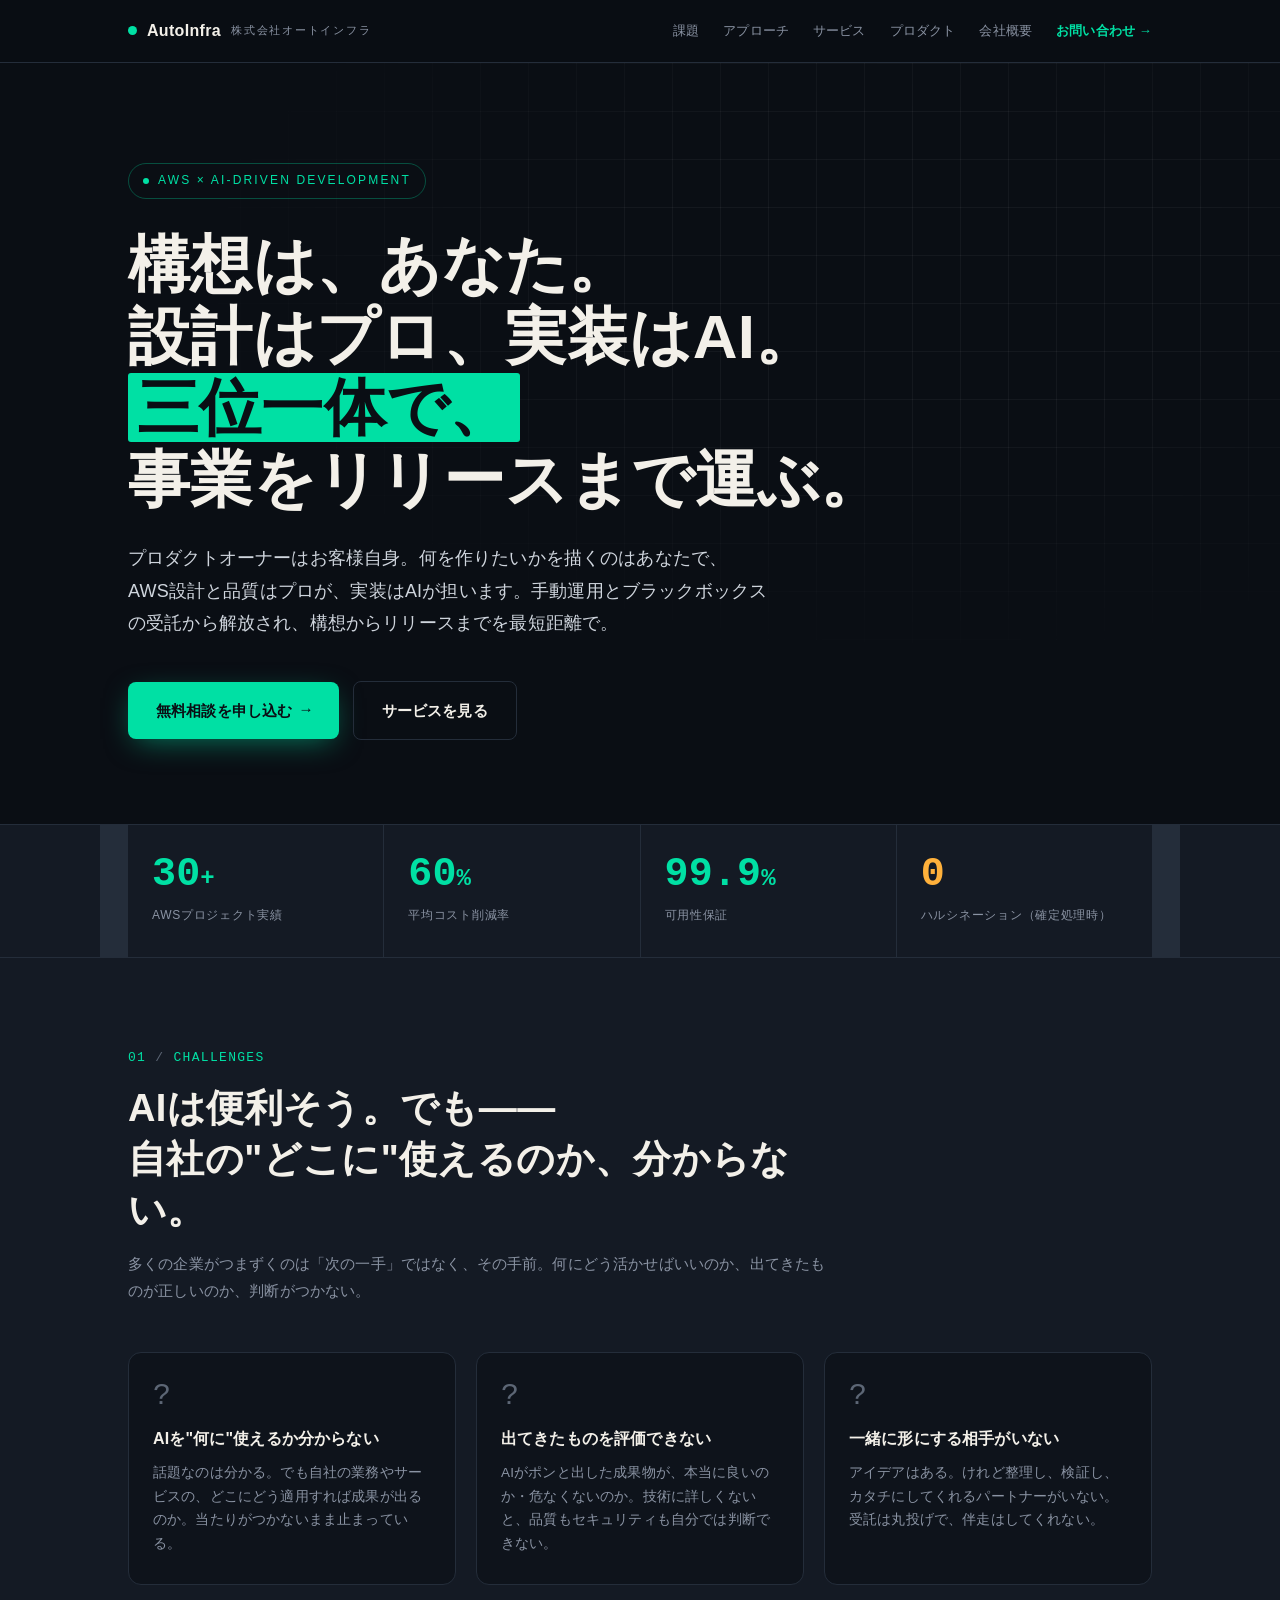
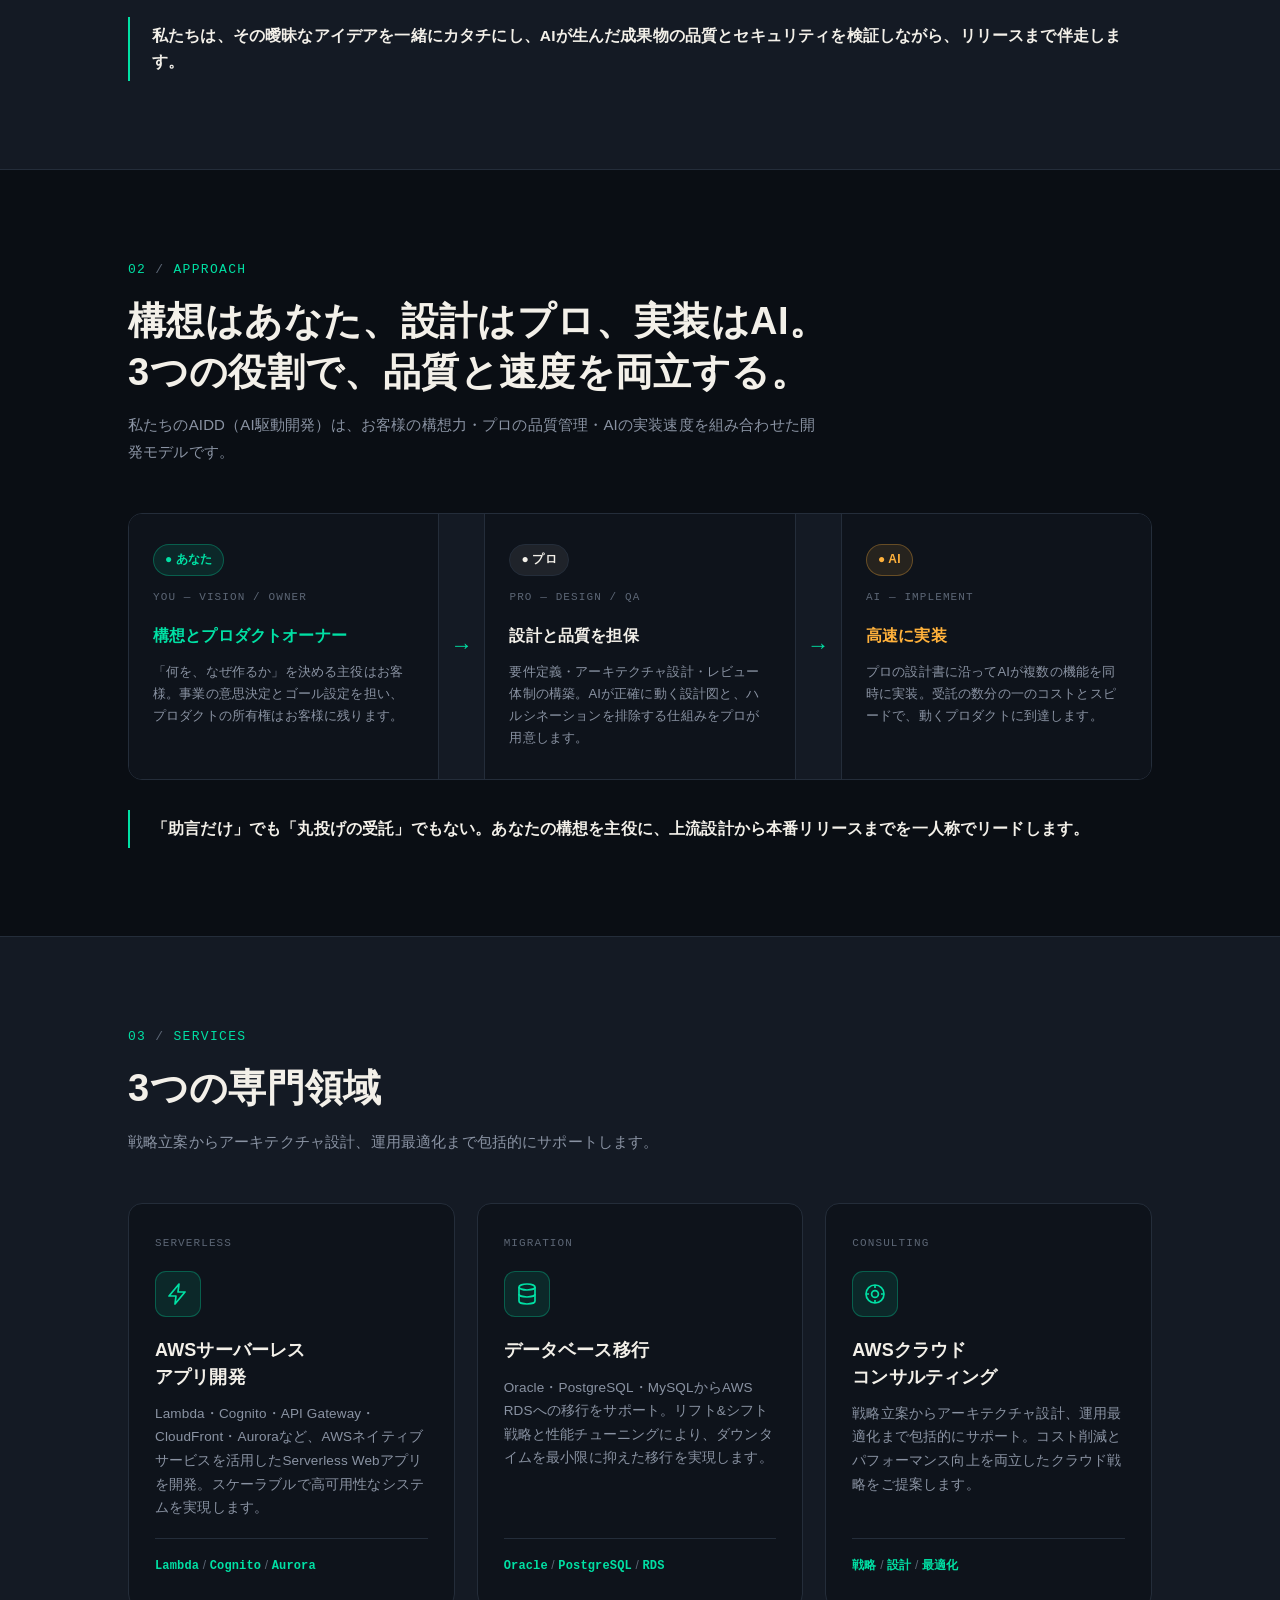
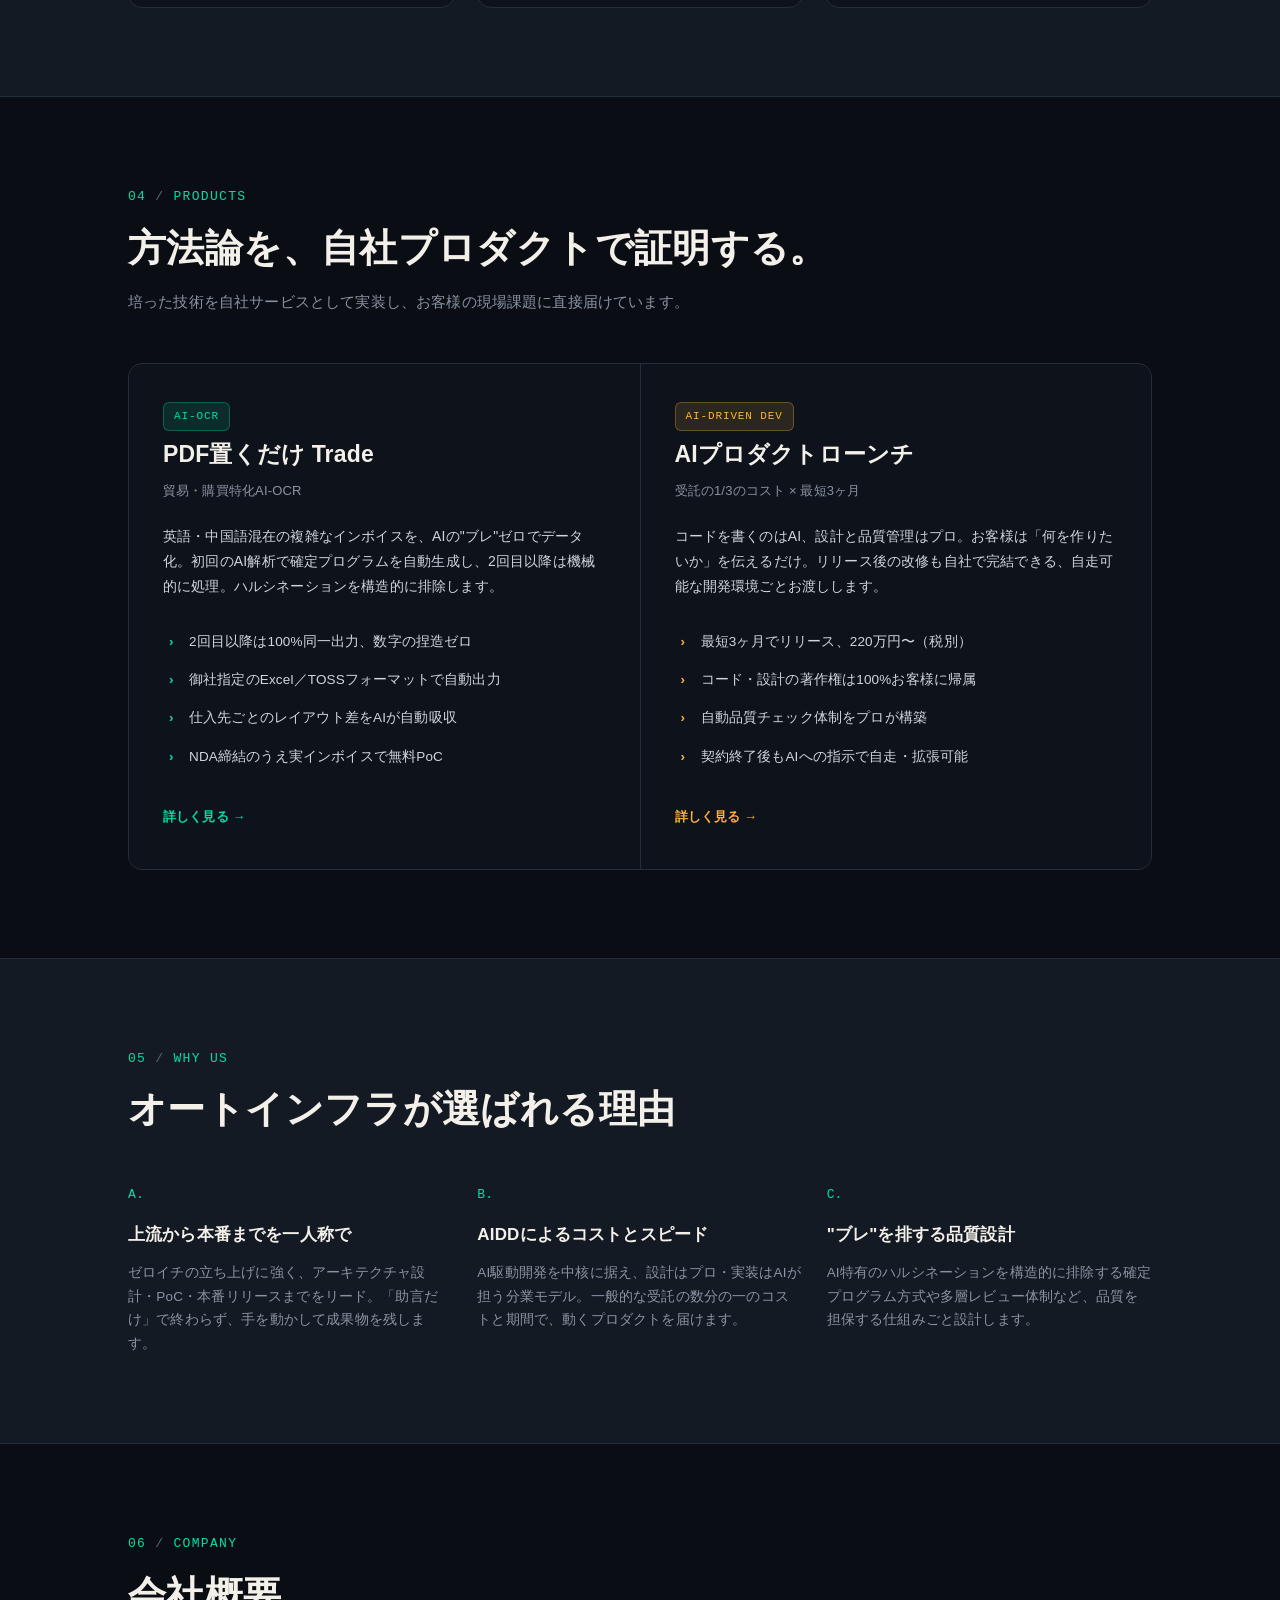
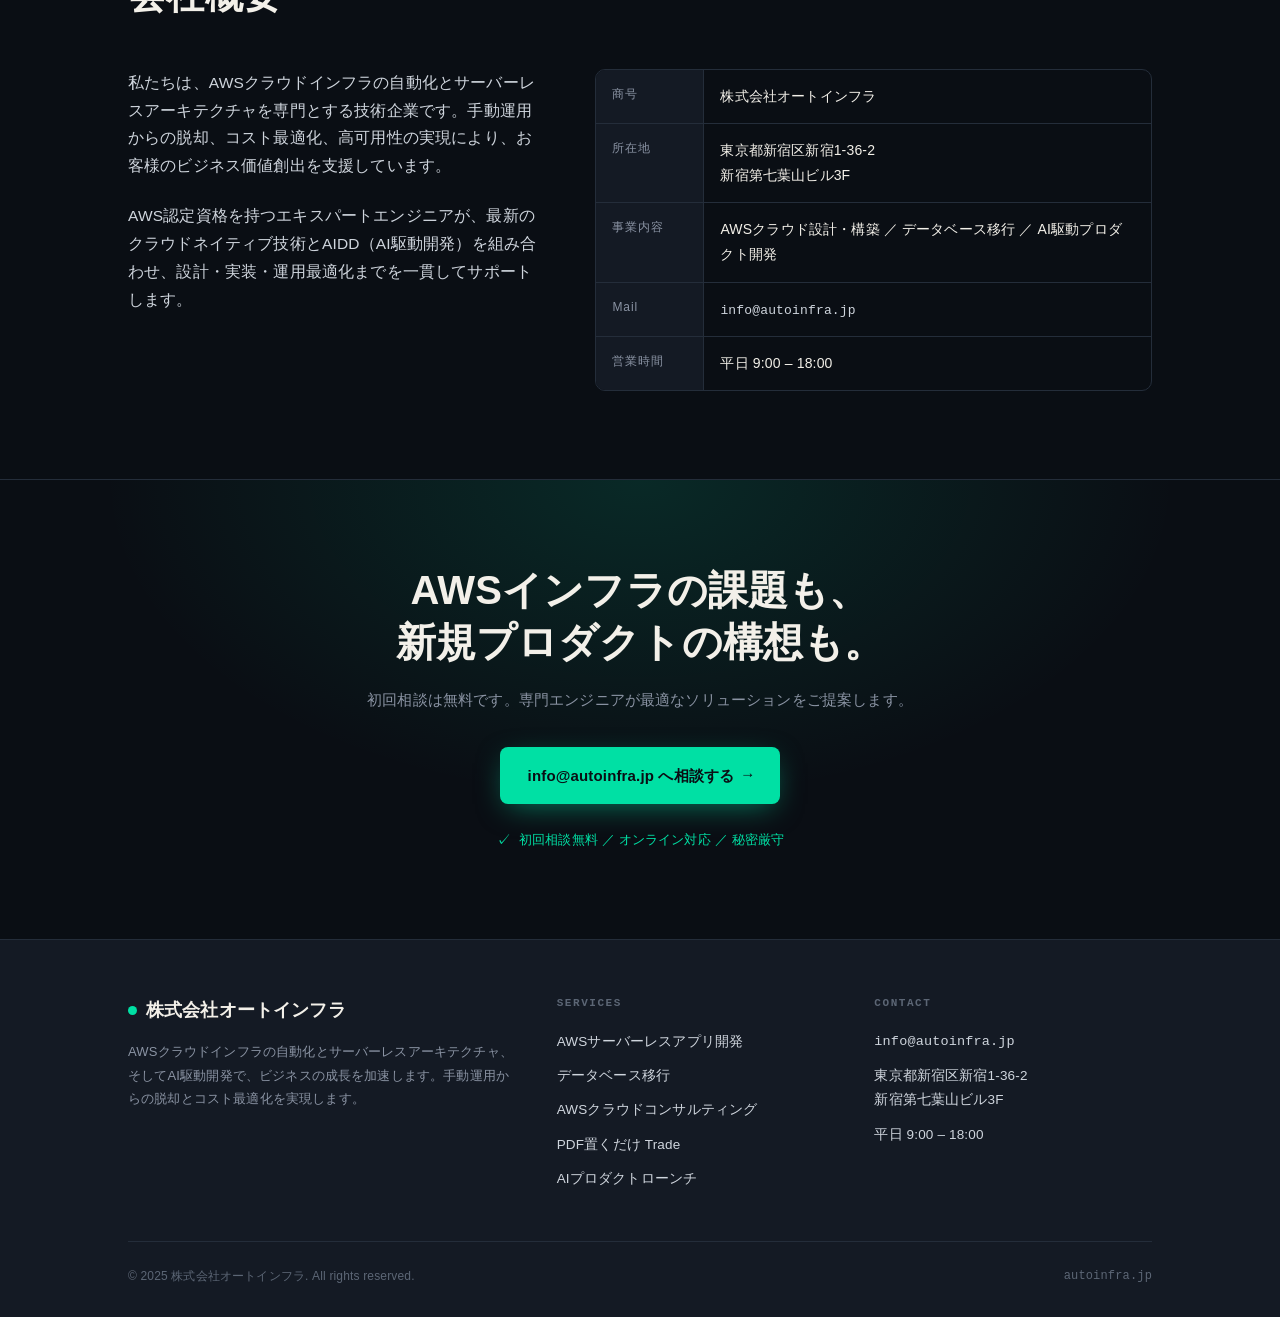
==== commit d4bf0bb3: "ヒーロー・アプローチ・課題を再構成 - ヒーロー/アプローチを3者モデル（構想=あなた/設計=プロ/実装=AI）に刷新 - 課題セクションを「AIの適用先が分からない・評価できない」起点に変更し、  " ====
--- a/index.html
+++ b/index.html
@@ -6,7 +6,7 @@
 <title>株式会社オートインフラ ｜ AWSインフラ自動化 × AI駆動開発</title>
 
 <!-- Primary SEO -->
-<meta name="description" content="株式会社オートインフラは、AWSクラウドの設計・構築からAI駆動開発（AIDD）によるプロダクト内製化までを支援する技術企業です。手動運用とブラックボックスの受託から事業を解放し、設計はプロ・実装はAIで品質と速度を両立します。">
+<meta name="description" content="株式会社オートインフラは、AWSクラウドの設計・構築からAI駆動開発（AIDD）によるプロダクト内製化までを支援する技術企業です。構想はお客様、設計はプロ、実装はAI。3つの役割が三位一体となり、品質と速度を両立して事業をリリースまで運びます。">
 <meta name="keywords" content="AWS,クラウド,インフラ自動化,サーバーレス,AI駆動開発,AIDD,データベース移行,RDS,Lambda,AI-OCR,クラウドコンサルティング,新宿,オートインフラ">
 <meta name="author" content="株式会社オートインフラ">
 <meta name="robots" content="index,follow">
@@ -17,7 +17,7 @@
 <meta property="og:type" content="website">
 <meta property="og:site_name" content="株式会社オートインフラ">
 <meta property="og:title" content="株式会社オートインフラ ｜ AWSインフラ自動化 × AI駆動開発">
-<meta property="og:description" content="AWSクラウドの設計・構築から、AI駆動開発（AIDD）によるプロダクトの内製化まで。設計はプロ・実装はAIで、事業をリリースまで運びます。">
+<meta property="og:description" content="構想はあなた、設計はプロ、実装はAI。3つの役割が三位一体となり、AWSクラウドとAI駆動開発で事業をリリースまで運びます。">
 <meta property="og:url" content="https://autoinfra.jp/">
 <meta property="og:image" content="https://autoinfra.jp/ogp.png">
 <meta property="og:locale" content="ja_JP">
@@ -25,7 +25,7 @@
 <!-- Twitter Card -->
 <meta name="twitter:card" content="summary_large_image">
 <meta name="twitter:title" content="株式会社オートインフラ ｜ AWSインフラ自動化 × AI駆動開発">
-<meta name="twitter:description" content="AWSクラウドの設計・構築から、AI駆動開発（AIDD）によるプロダクトの内製化まで。設計はプロ・実装はAIで、事業をリリースまで運びます。">
+<meta name="twitter:description" content="構想はあなた、設計はプロ、実装はAI。3つの役割が三位一体となり、AWSクラウドとAI駆動開発で事業をリリースまで運びます。">
 <meta name="twitter:image" content="https://autoinfra.jp/ogp.png">
 
 <!-- Structured Data -->
@@ -136,15 +136,19 @@
 
 /* approach */
 .approach{border-bottom:1px solid var(--line)}
-.flow{display:grid;grid-template-columns:1fr auto 1fr;gap:0;align-items:stretch;border:1px solid var(--line);border-radius:14px;overflow:hidden;margin-bottom:30px}
-.flow .cell{padding:30px 28px;background:var(--ink-card)}
-.flow .cell.mid{display:grid;place-items:center;background:var(--ink-soft);border-left:1px solid var(--line);border-right:1px solid var(--line);padding:0 22px}
+.flow{display:grid;grid-template-columns:1fr auto 1fr auto 1fr;gap:0;align-items:stretch;border:1px solid var(--line);border-radius:14px;overflow:hidden;margin-bottom:30px}
+.flow .cell{padding:30px 24px;background:var(--ink-card)}
+.flow .cell.mid{display:grid;place-items:center;background:var(--ink-soft);border-left:1px solid var(--line);border-right:1px solid var(--line);padding:0 16px}
 .flow .cell.mid .x{font-family:monospace;color:var(--signal);font-size:22px}
+.flow .role{display:inline-flex;align-items:center;gap:7px;font-size:12px;font-weight:700;margin-bottom:12px;padding:4px 11px;border-radius:99px}
+.flow .a .role{color:var(--signal);background:rgba(0,224,164,.1);border:1px solid rgba(0,224,164,.3)}
+.flow .b .role{color:var(--paper);background:rgba(243,240,233,.07);border:1px solid var(--line)}
+.flow .c .role{color:var(--amber);background:rgba(255,177,59,.1);border:1px solid rgba(255,177,59,.3)}
 .flow .lab{font-family:monospace;font-size:11px;letter-spacing:.1em;color:var(--mute-2);margin-bottom:14px}
-.flow h4{font-size:17px;font-weight:700;margin-bottom:10px}
-.flow p{font-size:13.5px;color:var(--mute);line-height:1.75}
+.flow h4{font-size:16px;font-weight:700;margin-bottom:10px}
+.flow p{font-size:13px;color:var(--mute);line-height:1.7}
 .flow .a h4{color:var(--signal)}
-.flow .b h4{color:var(--amber)}
+.flow .c h4{color:var(--amber)}
 .appro-note{border-left:2px solid var(--signal);padding:6px 0 6px 22px;font-size:15.5px;color:var(--paper);font-weight:600;line-height:1.7}
 @media(max-width:820px){.flow{grid-template-columns:1fr}.flow .cell.mid{border:0;border-top:1px solid var(--line);border-bottom:1px solid var(--line);padding:14px}.flow .cell.mid .x{transform:rotate(90deg)}}
 
@@ -246,8 +250,8 @@
 <section class="hero">
   <div class="wrap">
     <span class="eyebrow"><span class="blink"></span>AWS × AI-DRIVEN DEVELOPMENT</span>
-    <h1>インフラの自動化と<br>AIの<span class="hl">"ブレ"を排した</span>実装で、<br>事業をリリースまで運ぶ。</h1>
-    <p class="lead">AWSクラウドの設計・構築から、AI駆動開発（AIDD）によるプロダクトの内製化まで。手動運用とブラックボックスの受託から、お客様を解放します。</p>
+    <h1>構想は、あなた。<br>設計はプロ、実装はAI。<br><span class="hl">三位一体で、</span><br>事業をリリースまで運ぶ。</h1>
+    <p class="lead">プロダクトオーナーはお客様自身。何を作りたいかを描くのはあなたで、AWS設計と品質はプロが、実装はAIが担います。手動運用とブラックボックスの受託から解放され、構想からリリースまでを最短距離で。</p>
     <div class="ctas">
       <a href="#contact" class="btn btn-primary">無料相談を申し込む <span class="arr">→</span></a>
       <a href="#services" class="btn btn-ghost">サービスを見る</a>
@@ -270,25 +274,27 @@
   <div class="wrap">
     <div class="sec-head">
       <div class="kicker">01 <span class="slash">/</span> CHALLENGES</div>
-      <h2>クラウドとAI、その"次の一手"で<br>つまずいていませんか。</h2>
+      <h2>AIは便利そう。でも――<br>自社の"どこに"使えるのか、分からない。</h2>
+      <p>多くの企業がつまずくのは「次の一手」ではなく、その手前。何にどう活かせばいいのか、出てきたものが正しいのか、判断がつかない。</p>
     </div>
     <div class="prob-grid">
       <div class="prob">
         <div class="q">?</div>
-        <h4>手動運用とコストが膨らむ</h4>
-        <p>オンプレや手作業の運用から抜け出せず、インフラコストと運用負荷が事業の足かせになっている。</p>
+        <h4>AIを"何に"使えるか分からない</h4>
+        <p>話題なのは分かる。でも自社の業務やサービスの、どこにどう適用すれば成果が出るのか。当たりがつかないまま止まっている。</p>
       </div>
       <div class="prob">
         <div class="q">?</div>
-        <h4>受託はブラックボックス</h4>
-        <p>数百万〜のコストをかけても中身は不透明。保守も外注で、自社に技術もコードも残らない。</p>
+        <h4>出てきたものを評価できない</h4>
+        <p>AIがポンと出した成果物が、本当に良いのか・危なくないのか。技術に詳しくないと、品質もセキュリティも自分では判断できない。</p>
       </div>
       <div class="prob">
         <div class="q">?</div>
-        <h4>AIは導入したが信頼できない</h4>
-        <p>市販のAI-OCRやツールは結果がブレる。ハルシネーションの不安から、業務に組み込みきれない。</p>
-      </div>
-    </div>
+        <h4>一緒に形にする相手がいない</h4>
+        <p>アイデアはある。けれど整理し、検証し、カタチにしてくれるパートナーがいない。受託は丸投げで、伴走はしてくれない。</p>
+      </div>
+    </div>
+    <p class="appro-note" style="margin-top:32px">私たちは、その曖昧なアイデアを一緒にカタチにし、AIが生んだ成果物の品質とセキュリティを検証しながら、リリースまで伴走します。</p>
   </div>
 </section>
 
@@ -297,23 +303,32 @@
   <div class="wrap">
     <div class="sec-head">
       <div class="kicker">02 <span class="slash">/</span> APPROACH</div>
-      <h2>設計はプロが、実装はAIが。<br>役割を分けて、品質と速度を両立する。</h2>
-      <p>私たちのAIDD（AI駆動開発）は、AIの速度とプロの品質管理を組み合わせた開発モデルです。</p>
+      <h2>構想はあなた、設計はプロ、実装はAI。<br>3つの役割で、品質と速度を両立する。</h2>
+      <p>私たちのAIDD（AI駆動開発）は、お客様の構想力・プロの品質管理・AIの実装速度を組み合わせた開発モデルです。</p>
     </div>
     <div class="flow">
       <div class="cell a">
-        <div class="lab">HUMAN — DESIGN</div>
-        <h4>プロが設計・品質を担保</h4>
-        <p>要件定義・アーキテクチャ設計・レビュー体制の構築。AIが正確に動くための設計図と、ハルシネーションを排除する仕組みをプロが用意します。</p>
-      </div>
-      <div class="cell mid"><span class="x">×</span></div>
+        <span class="role">● あなた</span>
+        <div class="lab">YOU — VISION / OWNER</div>
+        <h4>構想とプロダクトオーナー</h4>
+        <p>「何を、なぜ作るか」を決める主役はお客様。事業の意思決定とゴール設定を担い、プロダクトの所有権はお客様に残ります。</p>
+      </div>
+      <div class="cell mid"><span class="x">→</span></div>
       <div class="cell b">
+        <span class="role">● プロ</span>
+        <div class="lab">PRO — DESIGN / QA</div>
+        <h4>設計と品質を担保</h4>
+        <p>要件定義・アーキテクチャ設計・レビュー体制の構築。AIが正確に動く設計図と、ハルシネーションを排除する仕組みをプロが用意します。</p>
+      </div>
+      <div class="cell mid"><span class="x">→</span></div>
+      <div class="cell c">
+        <span class="role">● AI</span>
         <div class="lab">AI — IMPLEMENT</div>
-        <h4>AIが高速に実装</h4>
+        <h4>高速に実装</h4>
         <p>プロの設計書に沿ってAIが複数の機能を同時に実装。受託の数分の一のコストとスピードで、動くプロダクトに到達します。</p>
       </div>
     </div>
-    <p class="appro-note">「助言だけ」でも「丸投げの受託」でもない。上流設計から本番リリースまでを、一人称でリードします。</p>
+    <p class="appro-note">「助言だけ」でも「丸投げの受託」でもない。あなたの構想を主役に、上流設計から本番リリースまでを一人称でリードします。</p>
   </div>
 </section>
 
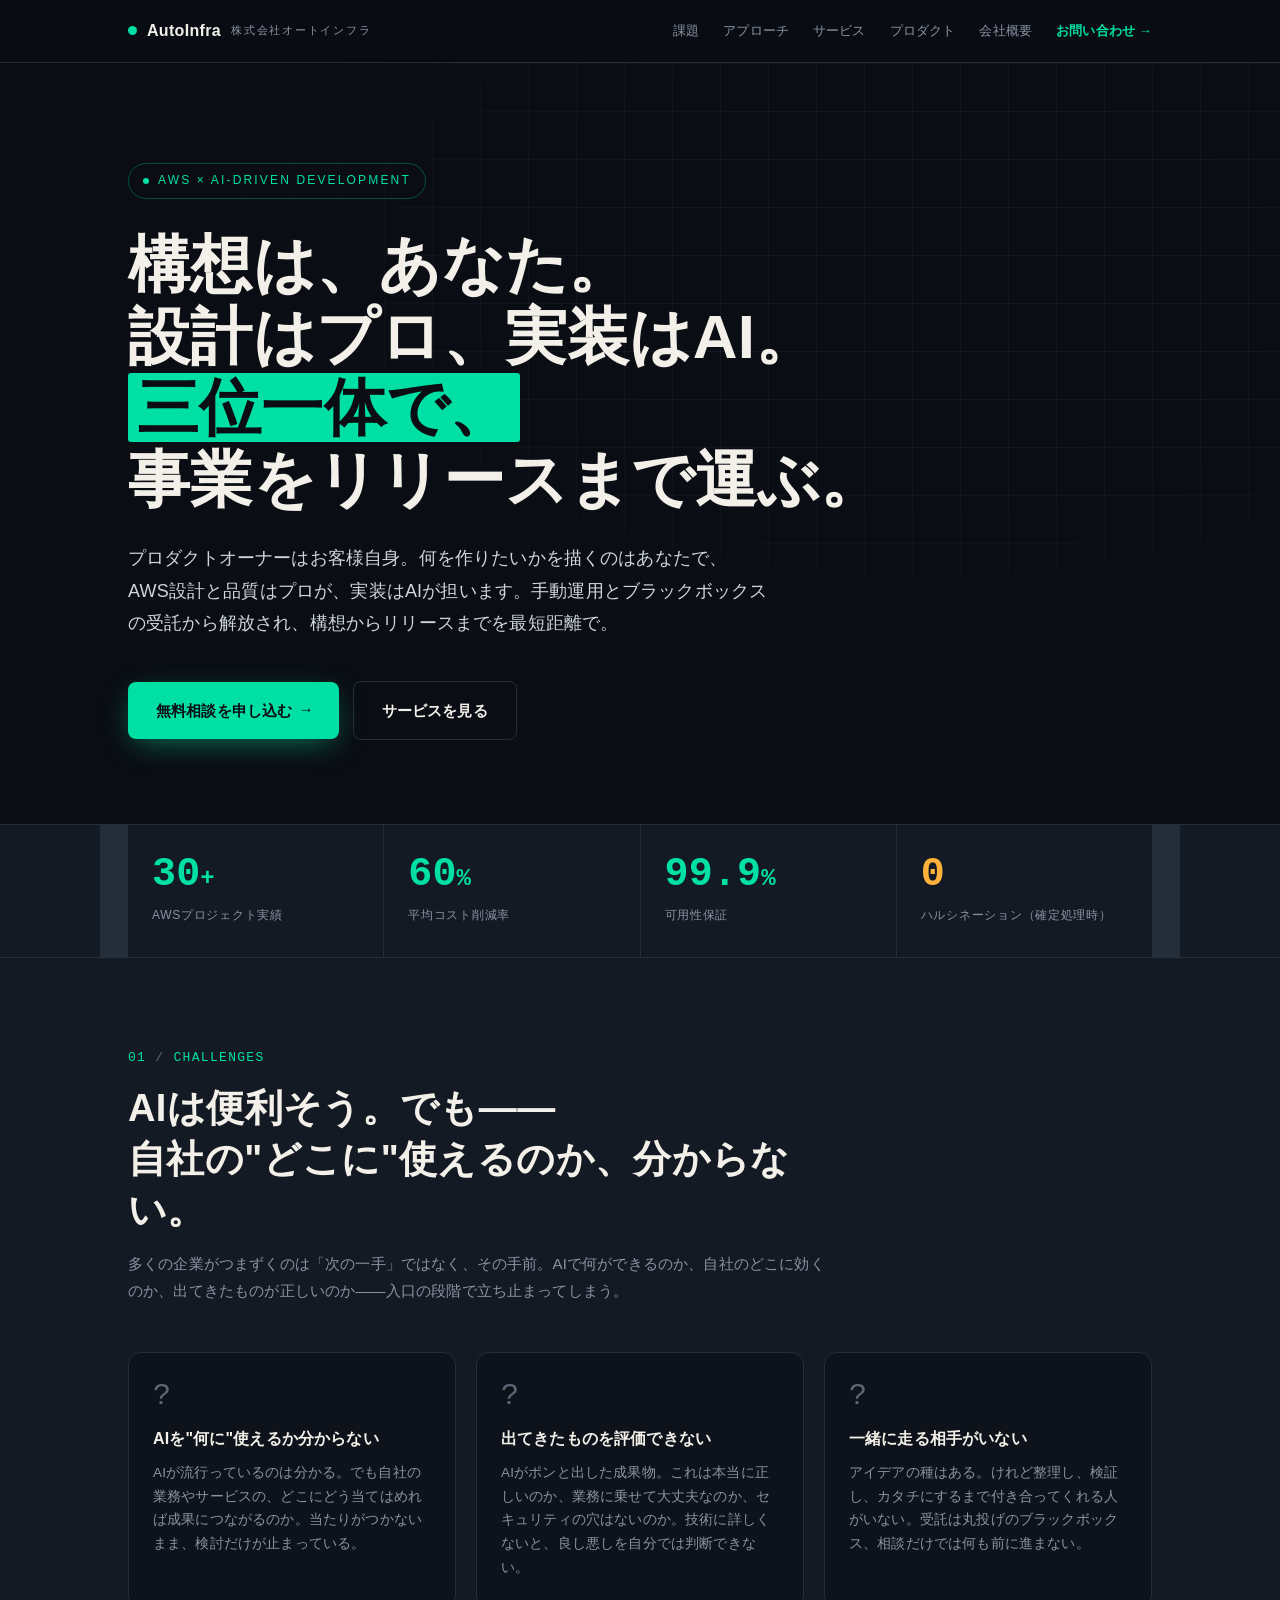
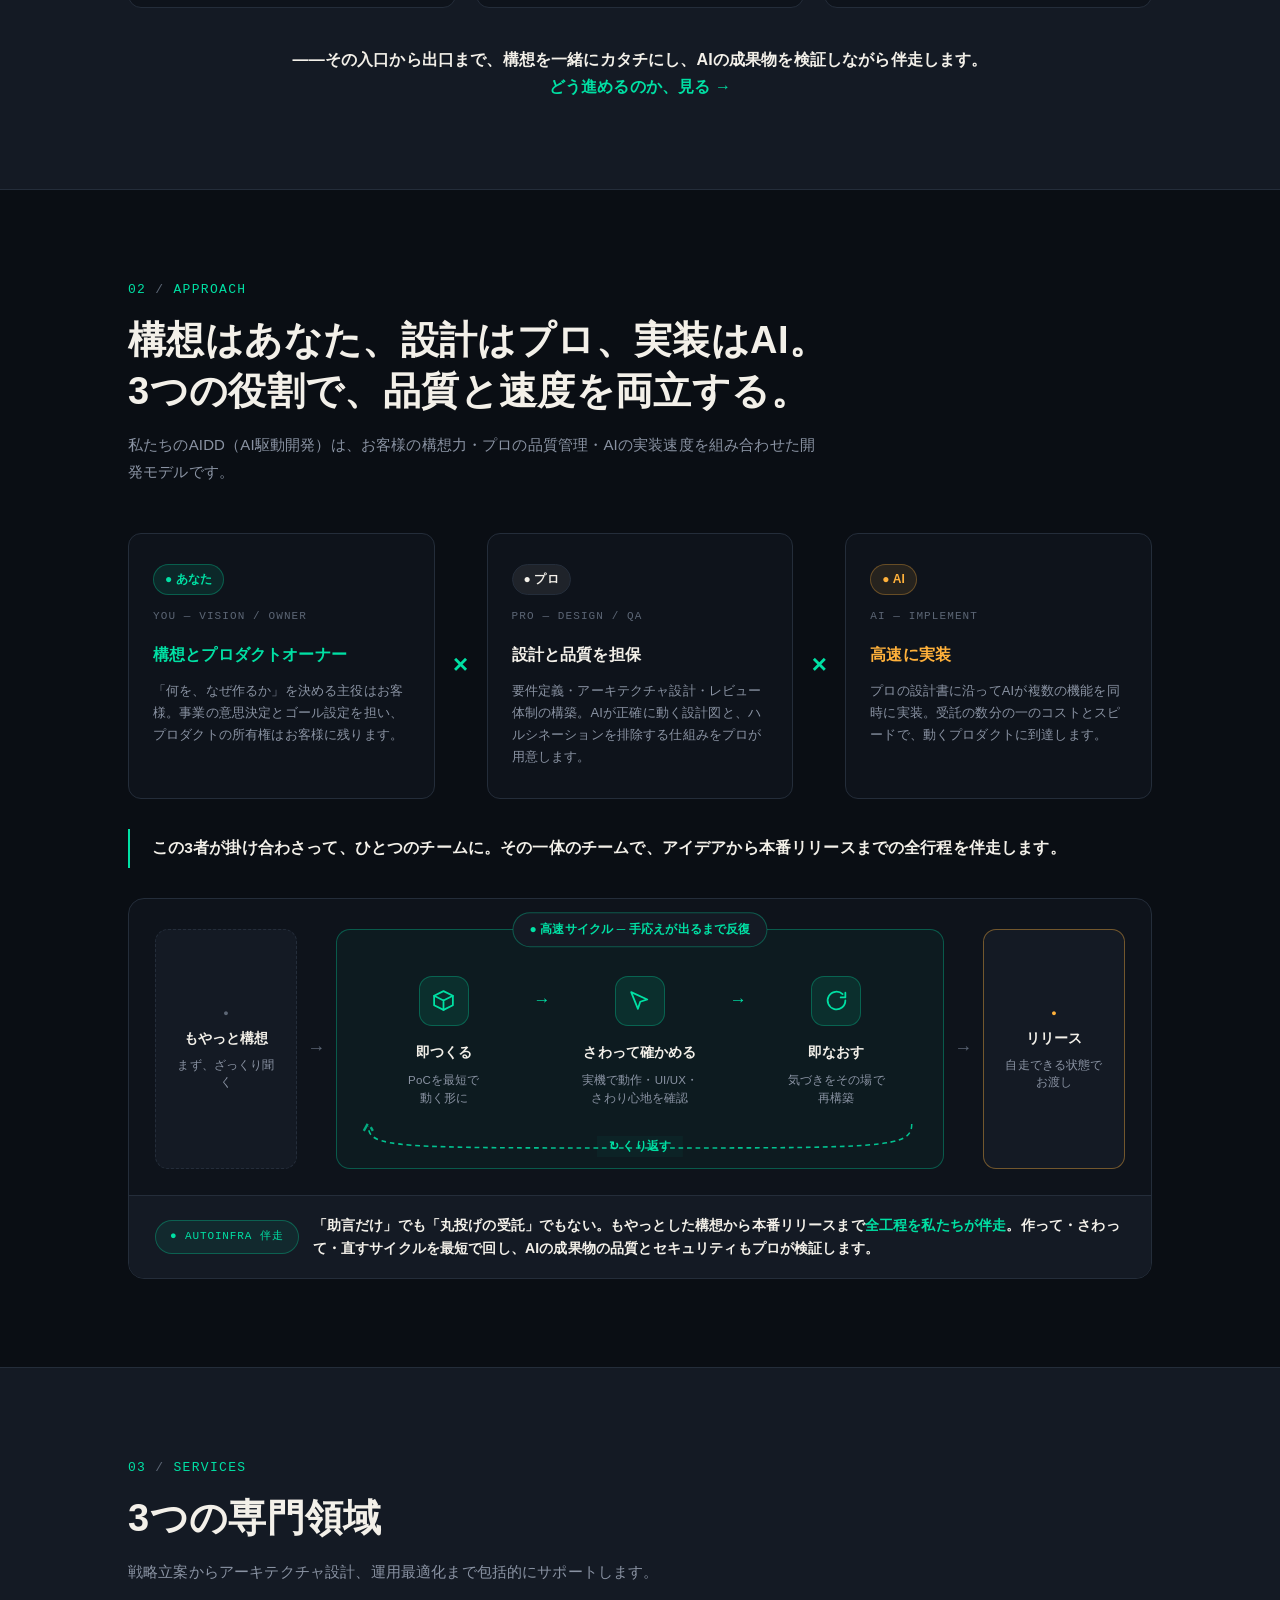
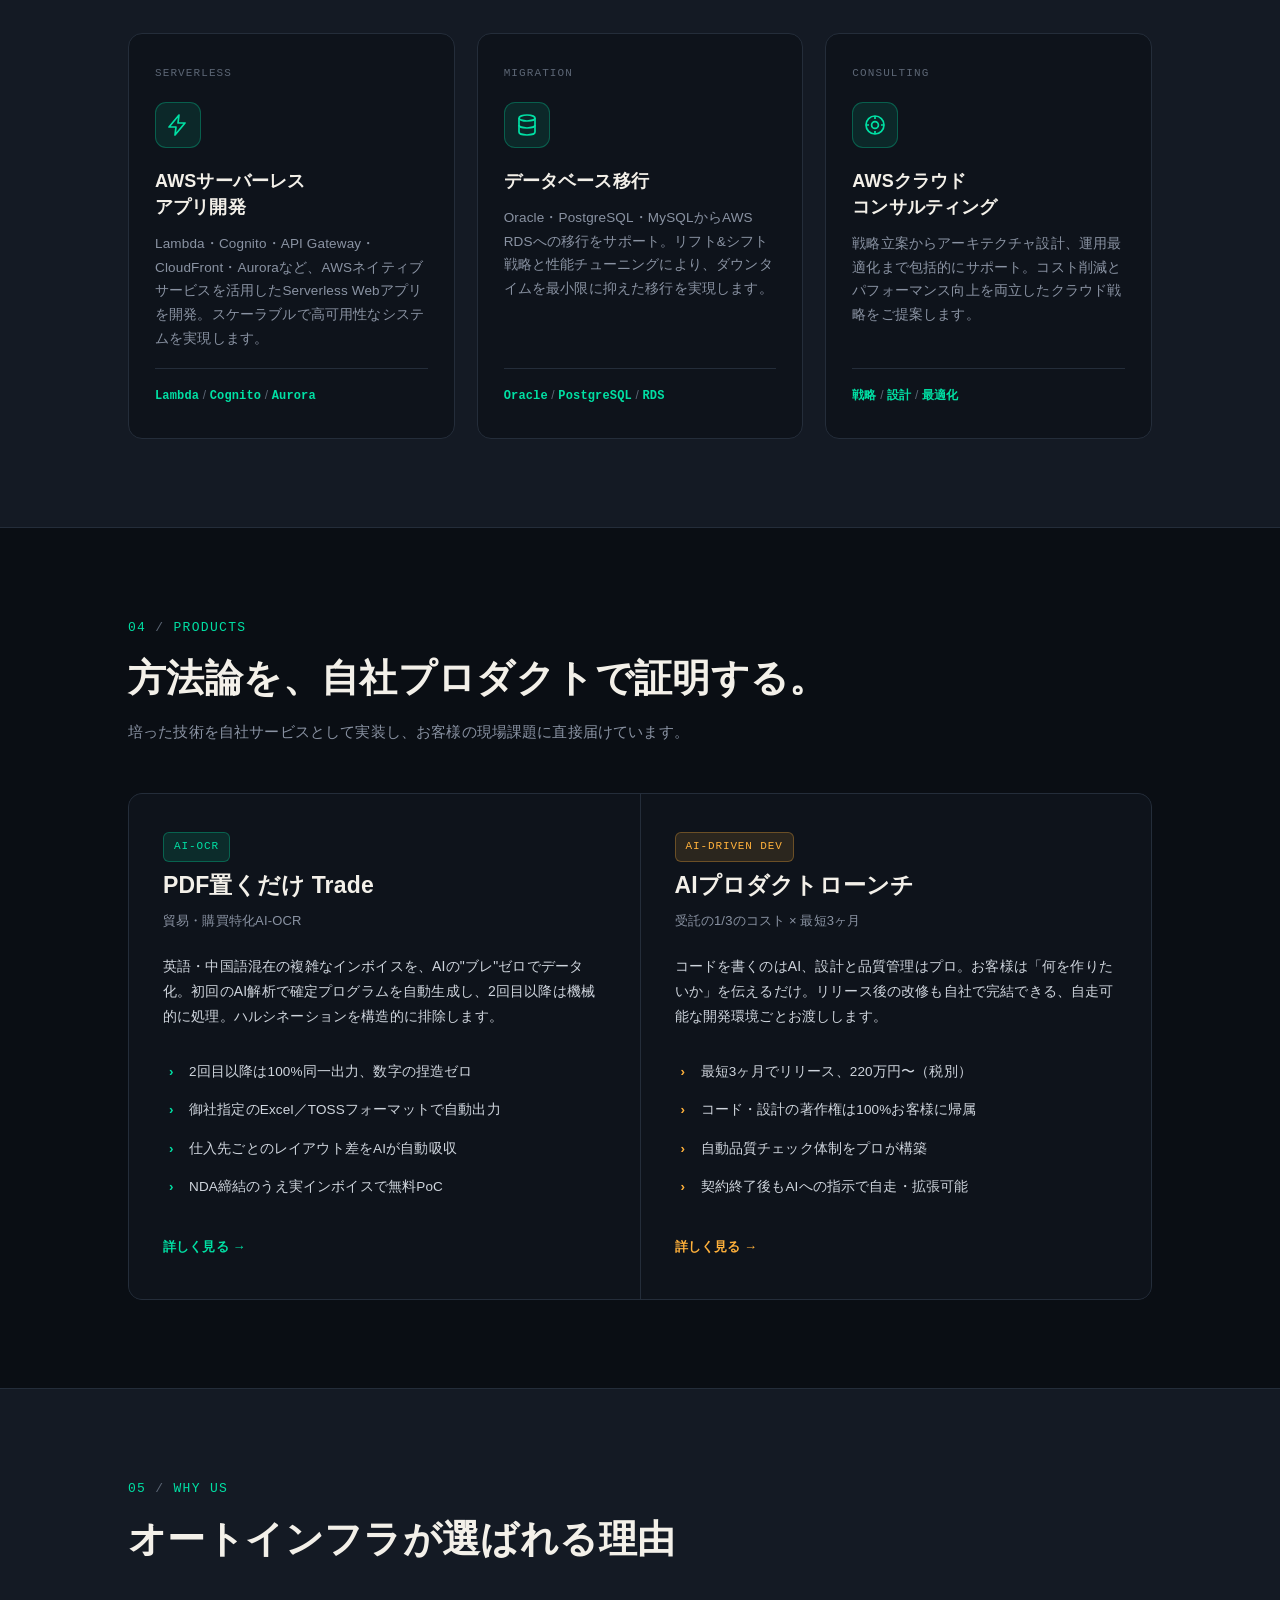
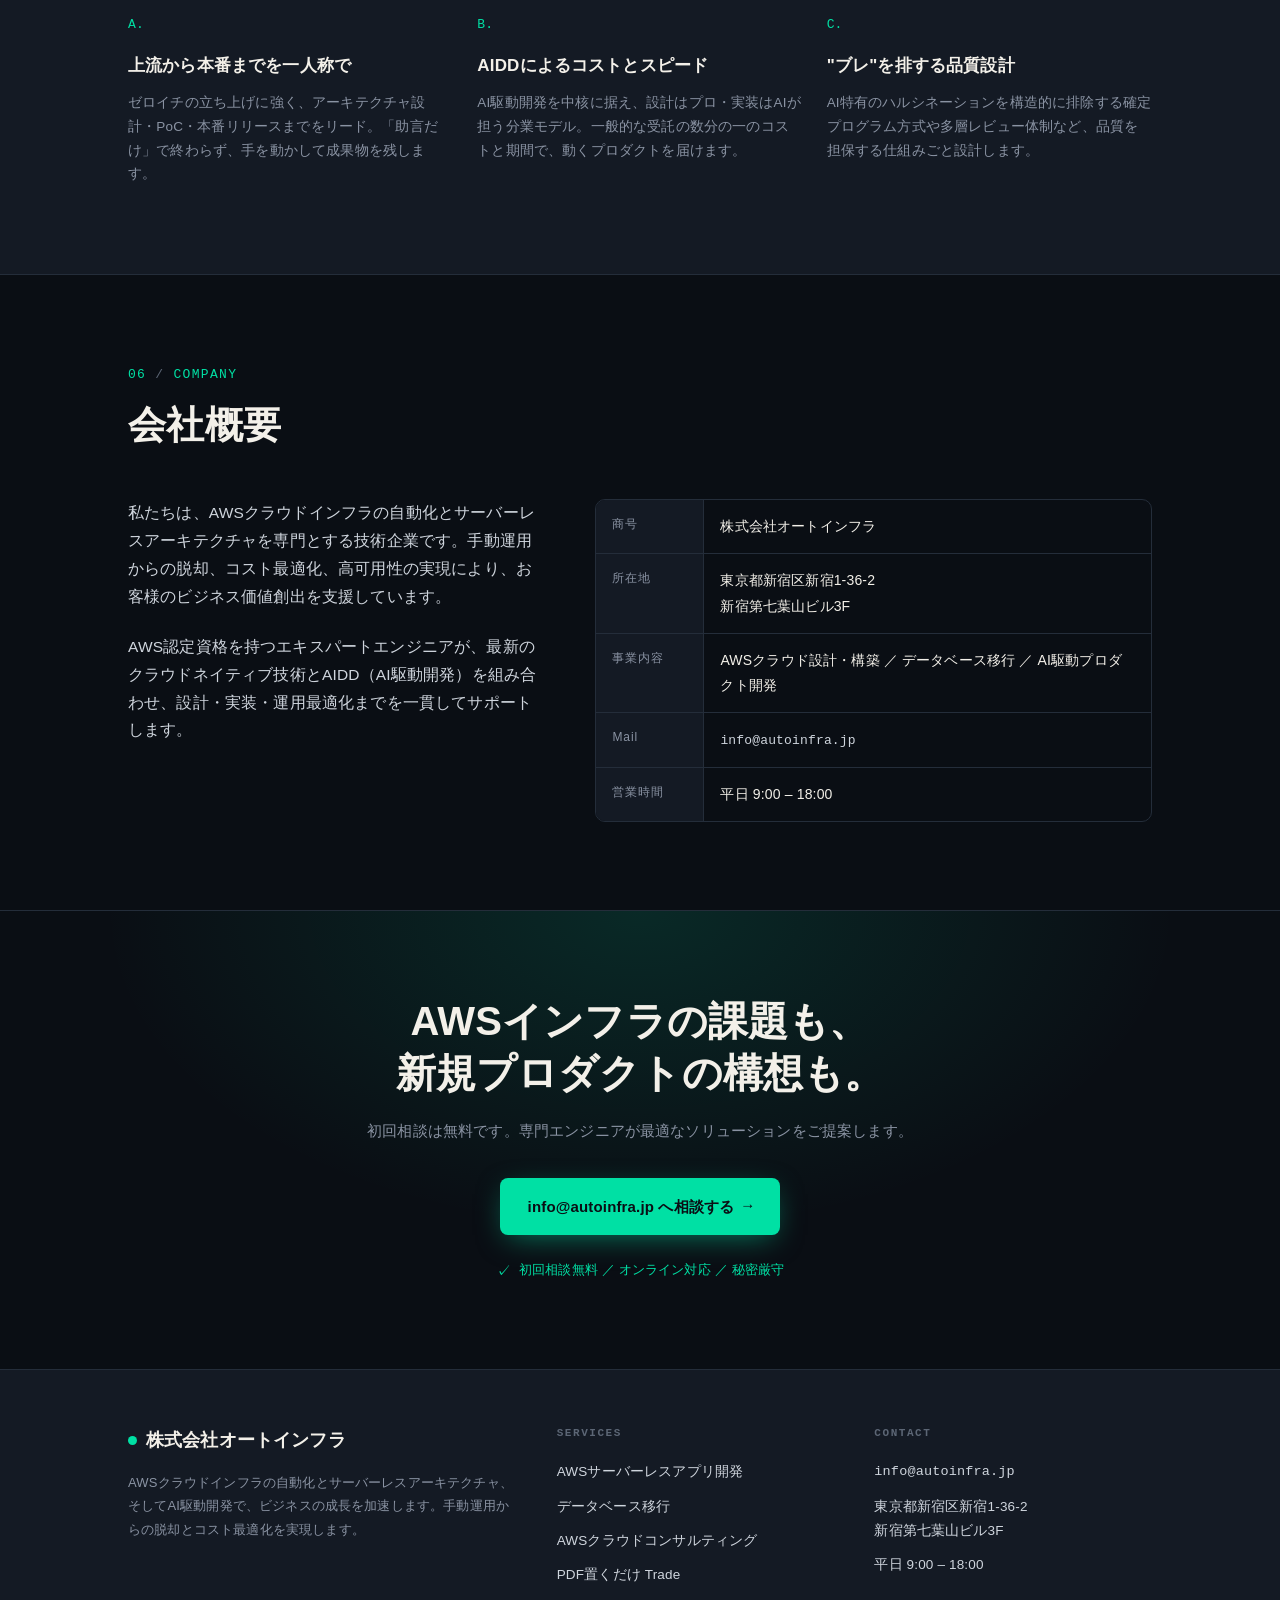
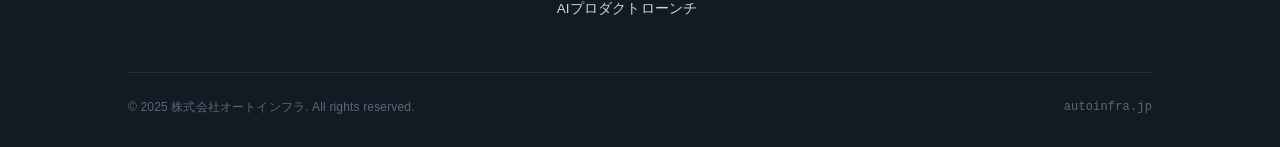
==== commit 97a22596: "アプローチ2図を再設計、課題と役割分担を整理 - 役割図: 矢印(→)を掛け合わせ(×)に変え、独立3カードで三位一体を表現 - 流れ図: ウォーターフォールを高速サイクル(作る→さわる→直す↻)に再" ====
--- a/index.html
+++ b/index.html
@@ -134,12 +134,51 @@
 .prob p{font-size:13.5px;color:var(--mute);line-height:1.75}
 @media(max-width:820px){.prob-grid{grid-template-columns:1fr}}
 
+/* cycle (高速反復 + 伴走) */
+.jico{width:50px;height:50px;border-radius:13px;display:grid;place-items:center;margin:0 auto 14px;background:rgba(0,224,164,.1);border:1px solid rgba(0,224,164,.3)}
+.jico svg{width:25px;height:25px;stroke:var(--signal);fill:none;stroke-width:1.7;stroke-linecap:round;stroke-linejoin:round}
+.cyc{margin-top:30px;border:1px solid var(--line);border-radius:16px;overflow:hidden;background:var(--ink-card)}
+.cyc-row{display:flex;align-items:stretch;gap:14px;padding:30px 26px 26px}
+.cyc-end{flex:0 0 142px;display:flex;flex-direction:column;justify-content:center;gap:5px;padding:20px 16px;border:1px dashed var(--line);border-radius:13px;background:var(--ink-soft);text-align:center;font-weight:700;font-size:14px}
+.cyc-end small{font-weight:400;color:var(--mute);font-size:11.5px;line-height:1.55}
+.cyc-end .dot{color:var(--mute-2);font-size:9px}
+.cyc-end.go{border-style:solid;border-color:rgba(255,177,59,.4)}
+.cyc-end.go .dot{color:var(--amber)}
+.cyc-conj{flex:0 0 auto;display:grid;place-items:center;color:var(--mute-2);font-family:monospace;font-size:18px}
+.cyc-loop{flex:1;position:relative;border:1px solid rgba(0,224,164,.32);border-radius:14px;background:rgba(0,224,164,.04);padding:42px 20px 56px}
+.loop-cap{position:absolute;top:0;left:50%;transform:translate(-50%,-50%);background:var(--ink-soft);color:var(--signal);font-size:12px;font-weight:700;padding:6px 16px;border:1px solid rgba(0,224,164,.32);border-radius:99px;white-space:nowrap}
+.cyc-cards{display:grid;grid-template-columns:1fr auto 1fr auto 1fr;align-items:start;gap:6px}
+.cyc-card{text-align:center;padding:4px 6px}
+.cyc-card .ct{font-size:14px;font-weight:700;margin-bottom:6px}
+.cyc-card .cd{font-size:11.5px;color:var(--mute);line-height:1.6}
+.cyc-mini{display:grid;place-items:center;color:var(--signal);font-family:monospace;font-size:17px;padding-top:14px}
+.loop-svg{position:absolute;left:20px;right:20px;bottom:16px;height:30px;width:calc(100% - 40px);overflow:visible}
+.loop-svg path{stroke:var(--signal);stroke-width:1.6;fill:none;stroke-dasharray:5 4;opacity:.85}
+.loop-back{position:absolute;bottom:11px;left:50%;transform:translateX(-50%);background:rgba(0,224,164,.04);padding:0 12px;color:var(--signal);font-size:11.5px;font-weight:700;white-space:nowrap}
+.jfoot{display:flex;align-items:center;gap:14px;padding:18px 26px;border-top:1px solid var(--line);background:var(--ink-soft)}
+.jfoot .tag{flex-shrink:0;font-family:monospace;font-size:11px;letter-spacing:.08em;color:var(--signal);border:1px solid rgba(0,224,164,.3);background:rgba(0,224,164,.08);border-radius:99px;padding:6px 14px}
+.jfoot p{font-size:14px;color:var(--paper);font-weight:600;line-height:1.65}
+.jfoot p b{color:var(--signal)}
+@media(max-width:820px){
+  .cyc-row{flex-direction:column}
+  .cyc-end{flex-basis:auto}
+  .cyc-conj{transform:rotate(90deg)}
+  .cyc-cards{grid-template-columns:1fr;gap:4px}
+  .cyc-mini{transform:rotate(90deg);padding:2px}
+  .cyc-loop{padding:40px 18px 30px}
+  .loop-svg,.loop-back{display:none}
+  .jfoot{flex-direction:column;align-items:flex-start;gap:10px}
+}
+.bridge{margin-top:38px;text-align:center;font-size:16px;color:var(--paper);font-weight:600;line-height:1.7}
+.bridge a{color:var(--signal);text-decoration:none;font-weight:700;white-space:nowrap}
+.bridge a:hover{text-decoration:underline}
+
 /* approach */
 .approach{border-bottom:1px solid var(--line)}
-.flow{display:grid;grid-template-columns:1fr auto 1fr auto 1fr;gap:0;align-items:stretch;border:1px solid var(--line);border-radius:14px;overflow:hidden;margin-bottom:30px}
-.flow .cell{padding:30px 24px;background:var(--ink-card)}
-.flow .cell.mid{display:grid;place-items:center;background:var(--ink-soft);border-left:1px solid var(--line);border-right:1px solid var(--line);padding:0 16px}
-.flow .cell.mid .x{font-family:monospace;color:var(--signal);font-size:22px}
+.flow{display:grid;grid-template-columns:1fr auto 1fr auto 1fr;gap:14px;align-items:stretch;margin-bottom:30px}
+.flow .cell{padding:30px 24px;background:var(--ink-card);border:1px solid var(--line);border-radius:13px}
+.flow .cell.mid{display:grid;place-items:center;background:transparent;border:0;padding:0 4px}
+.flow .cell.mid .x{font-family:monospace;color:var(--signal);font-size:26px;font-weight:700}
 .flow .role{display:inline-flex;align-items:center;gap:7px;font-size:12px;font-weight:700;margin-bottom:12px;padding:4px 11px;border-radius:99px}
 .flow .a .role{color:var(--signal);background:rgba(0,224,164,.1);border:1px solid rgba(0,224,164,.3)}
 .flow .b .role{color:var(--paper);background:rgba(243,240,233,.07);border:1px solid var(--line)}
@@ -150,7 +189,7 @@
 .flow .a h4{color:var(--signal)}
 .flow .c h4{color:var(--amber)}
 .appro-note{border-left:2px solid var(--signal);padding:6px 0 6px 22px;font-size:15.5px;color:var(--paper);font-weight:600;line-height:1.7}
-@media(max-width:820px){.flow{grid-template-columns:1fr}.flow .cell.mid{border:0;border-top:1px solid var(--line);border-bottom:1px solid var(--line);padding:14px}.flow .cell.mid .x{transform:rotate(90deg)}}
+@media(max-width:820px){.flow{grid-template-columns:1fr;gap:10px}.flow .cell.mid{padding:2px}}
 
 /* services */
 .services{background:var(--ink-soft);border-bottom:1px solid var(--line)}
@@ -275,26 +314,26 @@
     <div class="sec-head">
       <div class="kicker">01 <span class="slash">/</span> CHALLENGES</div>
       <h2>AIは便利そう。でも――<br>自社の"どこに"使えるのか、分からない。</h2>
-      <p>多くの企業がつまずくのは「次の一手」ではなく、その手前。何にどう活かせばいいのか、出てきたものが正しいのか、判断がつかない。</p>
+      <p>多くの企業がつまずくのは「次の一手」ではなく、その手前。AIで何ができるのか、自社のどこに効くのか、出てきたものが正しいのか――入口の段階で立ち止まってしまう。</p>
     </div>
     <div class="prob-grid">
       <div class="prob">
         <div class="q">?</div>
         <h4>AIを"何に"使えるか分からない</h4>
-        <p>話題なのは分かる。でも自社の業務やサービスの、どこにどう適用すれば成果が出るのか。当たりがつかないまま止まっている。</p>
+        <p>AIが流行っているのは分かる。でも自社の業務やサービスの、どこにどう当てはめれば成果につながるのか。当たりがつかないまま、検討だけが止まっている。</p>
       </div>
       <div class="prob">
         <div class="q">?</div>
         <h4>出てきたものを評価できない</h4>
-        <p>AIがポンと出した成果物が、本当に良いのか・危なくないのか。技術に詳しくないと、品質もセキュリティも自分では判断できない。</p>
+        <p>AIがポンと出した成果物。これは本当に正しいのか、業務に乗せて大丈夫なのか、セキュリティの穴はないのか。技術に詳しくないと、良し悪しを自分では判断できない。</p>
       </div>
       <div class="prob">
         <div class="q">?</div>
-        <h4>一緒に形にする相手がいない</h4>
-        <p>アイデアはある。けれど整理し、検証し、カタチにしてくれるパートナーがいない。受託は丸投げで、伴走はしてくれない。</p>
-      </div>
-    </div>
-    <p class="appro-note" style="margin-top:32px">私たちは、その曖昧なアイデアを一緒にカタチにし、AIが生んだ成果物の品質とセキュリティを検証しながら、リリースまで伴走します。</p>
+        <h4>一緒に走る相手がいない</h4>
+        <p>アイデアの種はある。けれど整理し、検証し、カタチにするまで付き合ってくれる人がいない。受託は丸投げのブラックボックス、相談だけでは何も前に進まない。</p>
+      </div>
+    </div>
+    <p class="bridge">――その入口から出口まで、構想を一緒にカタチにし、AIの成果物を検証しながら伴走します。<br><a href="#approach">どう進めるのか、見る →</a></p>
   </div>
 </section>
 
@@ -313,14 +352,14 @@
         <h4>構想とプロダクトオーナー</h4>
         <p>「何を、なぜ作るか」を決める主役はお客様。事業の意思決定とゴール設定を担い、プロダクトの所有権はお客様に残ります。</p>
       </div>
-      <div class="cell mid"><span class="x">→</span></div>
+      <div class="cell mid"><span class="x">×</span></div>
       <div class="cell b">
         <span class="role">● プロ</span>
         <div class="lab">PRO — DESIGN / QA</div>
         <h4>設計と品質を担保</h4>
         <p>要件定義・アーキテクチャ設計・レビュー体制の構築。AIが正確に動く設計図と、ハルシネーションを排除する仕組みをプロが用意します。</p>
       </div>
-      <div class="cell mid"><span class="x">→</span></div>
+      <div class="cell mid"><span class="x">×</span></div>
       <div class="cell c">
         <span class="role">● AI</span>
         <div class="lab">AI — IMPLEMENT</div>
@@ -328,7 +367,52 @@
         <p>プロの設計書に沿ってAIが複数の機能を同時に実装。受託の数分の一のコストとスピードで、動くプロダクトに到達します。</p>
       </div>
     </div>
-    <p class="appro-note">「助言だけ」でも「丸投げの受託」でもない。あなたの構想を主役に、上流設計から本番リリースまでを一人称でリードします。</p>
+    <p class="appro-note">この3者が掛け合わさって、ひとつのチームに。その一体のチームで、アイデアから本番リリースまでの全行程を伴走します。</p>
+    <div class="cyc">
+      <div class="cyc-row">
+        <div class="cyc-end">
+          <span class="dot">●</span>もやっと構想
+          <small>まず、ざっくり聞く</small>
+        </div>
+        <div class="cyc-conj">→</div>
+        <div class="cyc-loop">
+          <span class="loop-cap">● 高速サイクル ─ 手応えが出るまで反復</span>
+          <div class="cyc-cards">
+            <div class="cyc-card">
+              <div class="jico"><svg viewBox="0 0 24 24"><path d="M21 7.5L12 3 3 7.5v9L12 21l9-4.5z"/><path d="M3 7.5L12 12l9-4.5M12 12v9"/></svg></div>
+              <div class="ct">即つくる</div>
+              <div class="cd">PoCを最短で<br>動く形に</div>
+            </div>
+            <div class="cyc-mini">→</div>
+            <div class="cyc-card">
+              <div class="jico"><svg viewBox="0 0 24 24"><path d="M4 4l6.5 16 2.2-6.8L19.5 11z"/></svg></div>
+              <div class="ct">さわって確かめる</div>
+              <div class="cd">実機で動作・UI/UX・<br>さわり心地を確認</div>
+            </div>
+            <div class="cyc-mini">→</div>
+            <div class="cyc-card">
+              <div class="jico"><svg viewBox="0 0 24 24"><path d="M20.5 12a8.5 8.5 0 1 1-2.6-6.1"/><path d="M20.5 4.5V9h-4.5"/></svg></div>
+              <div class="ct">即なおす</div>
+              <div class="cd">気づきをその場で<br>再構築</div>
+            </div>
+          </div>
+          <svg class="loop-svg" viewBox="0 0 600 30" preserveAspectRatio="none">
+            <path d="M588,2 C588,26 560,26 300,26 C40,26 12,26 12,4" marker-end="url(#lhead)"/>
+            <defs><marker id="lhead" markerWidth="10" markerHeight="10" refX="5" refY="5" orient="auto"><path d="M2,2 L7,5 L2,8" stroke="#00e0a4" stroke-width="1.6" fill="none" stroke-dasharray="0"/></marker></defs>
+          </svg>
+          <span class="loop-back">↻ くり返す</span>
+        </div>
+        <div class="cyc-conj">→</div>
+        <div class="cyc-end go">
+          <span class="dot">●</span>リリース
+          <small>自走できる状態でお渡し</small>
+        </div>
+      </div>
+      <div class="jfoot">
+        <span class="tag">● AUTOINFRA 伴走</span>
+        <p>「助言だけ」でも「丸投げの受託」でもない。もやっとした構想から本番リリースまで<b>全工程を私たちが伴走</b>。作って・さわって・直すサイクルを最短で回し、AIの成果物の品質とセキュリティもプロが検証します。</p>
+      </div>
+    </div>
   </div>
 </section>
 
